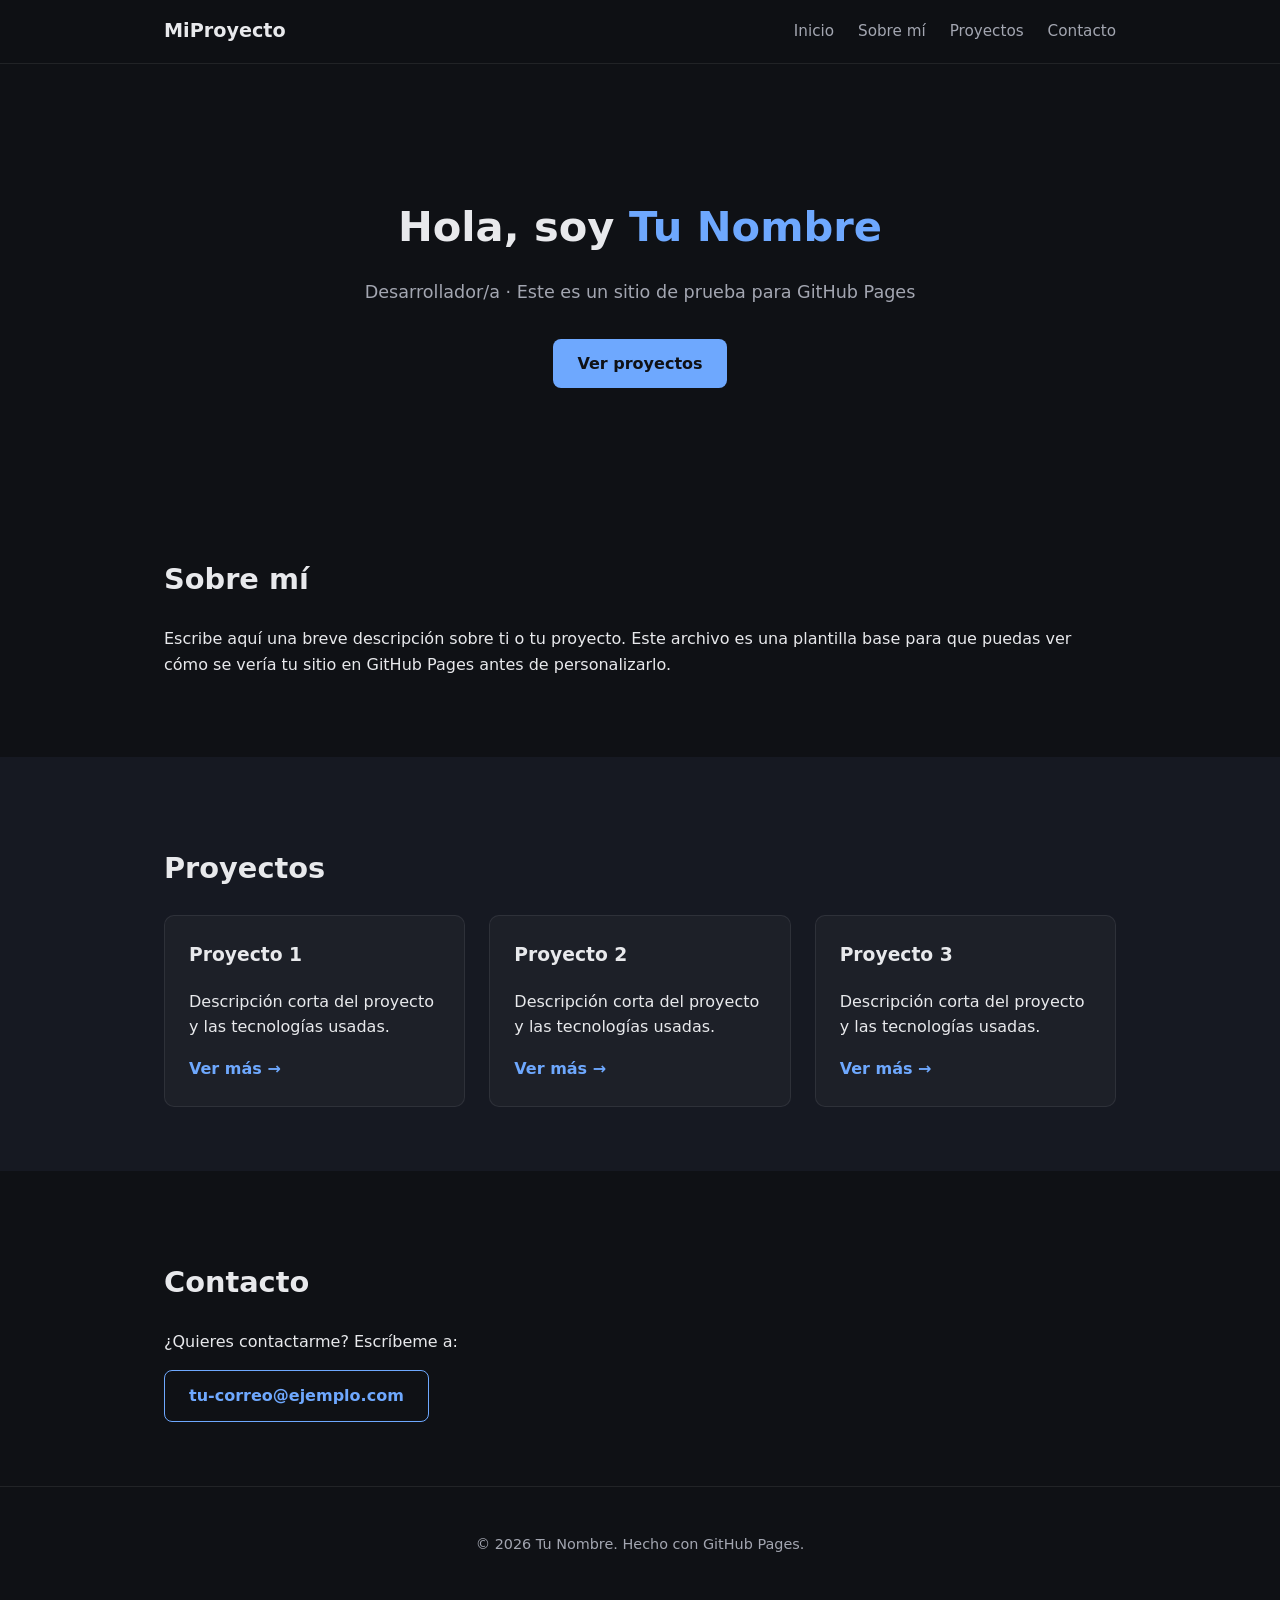
==== index.html @ c344af4c "1first" ====
<!DOCTYPE html>
<html lang="es">
<head>
  <meta charset="UTF-8" />
  <meta name="viewport" content="width=device-width, initial-scale=1.0" />
  <title>Mi Proyecto | GitHub Pages</title>
  <link rel="stylesheet" href="css/styles.css" />
</head>
<body>

  <header class="navbar">
    <div class="container navbar__inner">
      <a href="#inicio" class="navbar__brand">MiProyecto</a>
      <nav class="navbar__links">
        <a href="#inicio">Inicio</a>
        <a href="#sobre-mi">Sobre mí</a>
        <a href="#proyectos">Proyectos</a>
        <a href="#contacto">Contacto</a>
      </nav>
    </div>
  </header>

  <main>
    <section id="inicio" class="hero">
      <div class="container">
        <h1>Hola, soy <span class="highlight">Tu Nombre</span></h1>
        <p class="hero__subtitle">Desarrollador/a &middot; Este es un sitio de prueba para GitHub Pages</p>
        <a href="#proyectos" class="btn">Ver proyectos</a>
      </div>
    </section>

    <section id="sobre-mi" class="section">
      <div class="container">
        <h2>Sobre mí</h2>
        <p>
          Escribe aquí una breve descripción sobre ti o tu proyecto. Este archivo
          es una plantilla base para que puedas ver cómo se vería tu sitio en
          GitHub Pages antes de personalizarlo.
        </p>
      </div>
    </section>

    <section id="proyectos" class="section section--alt">
      <div class="container">
        <h2>Proyectos</h2>
        <div class="cards">
          <article class="card">
            <h3>Proyecto 1</h3>
            <p>Descripción corta del proyecto y las tecnologías usadas.</p>
            <a href="#" class="card__link">Ver más &rarr;</a>
          </article>
          <article class="card">
            <h3>Proyecto 2</h3>
            <p>Descripción corta del proyecto y las tecnologías usadas.</p>
            <a href="#" class="card__link">Ver más &rarr;</a>
          </article>
          <article class="card">
            <h3>Proyecto 3</h3>
            <p>Descripción corta del proyecto y las tecnologías usadas.</p>
            <a href="#" class="card__link">Ver más &rarr;</a>
          </article>
        </div>
      </div>
    </section>

    <section id="contacto" class="section">
      <div class="container">
        <h2>Contacto</h2>
        <p>¿Quieres contactarme? Escríbeme a:</p>
        <a class="btn btn--outline" href="mailto:tu-correo@ejemplo.com">tu-correo@ejemplo.com</a>
      </div>
    </section>
  </main>

  <footer class="footer">
    <div class="container">
      <p>&copy; <span id="year"></span> Tu Nombre. Hecho con GitHub Pages.</p>
    </div>
  </footer>

  <script src="js/script.js"></script>
</body>
</html>
---- css/styles.css ----
:root {
  --color-bg: #0f1115;
  --color-bg-alt: #161922;
  --color-text: #e8e9ec;
  --color-text-muted: #a3a6b1;
  --color-primary: #6ea8fe;
  --color-primary-dark: #4c8bf5;
  --max-width: 1000px;
}

* {
  box-sizing: border-box;
}

html {
  scroll-behavior: smooth;
}

body {
  margin: 0;
  font-family: "Segoe UI", system-ui, -apple-system, Roboto, sans-serif;
  background-color: var(--color-bg);
  color: var(--color-text);
  line-height: 1.6;
}

.container {
  width: 100%;
  max-width: var(--max-width);
  margin: 0 auto;
  padding: 0 1.5rem;
}

/* Navbar */
.navbar {
  position: sticky;
  top: 0;
  z-index: 10;
  background-color: rgba(15, 17, 21, 0.85);
  backdrop-filter: blur(6px);
  border-bottom: 1px solid rgba(255, 255, 255, 0.08);
}

.navbar__inner {
  display: flex;
  align-items: center;
  justify-content: space-between;
  padding: 1rem 1.5rem;
}

.navbar__brand {
  font-weight: 700;
  font-size: 1.2rem;
  color: var(--color-text);
  text-decoration: none;
}

.navbar__links {
  display: flex;
  gap: 1.5rem;
}

.navbar__links a {
  color: var(--color-text-muted);
  text-decoration: none;
  font-size: 0.95rem;
  transition: color 0.2s ease;
}

.navbar__links a:hover {
  color: var(--color-primary);
}

/* Hero */
.hero {
  padding: 6rem 0 5rem;
  text-align: center;
}

.hero h1 {
  font-size: 2.6rem;
  margin-bottom: 0.5rem;
}

.highlight {
  color: var(--color-primary);
}

.hero__subtitle {
  color: var(--color-text-muted);
  font-size: 1.1rem;
  margin-bottom: 2rem;
}

/* Buttons */
.btn {
  display: inline-block;
  background-color: var(--color-primary);
  color: #0f1115;
  padding: 0.75rem 1.5rem;
  border-radius: 8px;
  text-decoration: none;
  font-weight: 600;
  transition: background-color 0.2s ease, transform 0.2s ease;
}

.btn:hover {
  background-color: var(--color-primary-dark);
  transform: translateY(-2px);
}

.btn--outline {
  background-color: transparent;
  border: 1px solid var(--color-primary);
  color: var(--color-primary);
}

.btn--outline:hover {
  background-color: var(--color-primary);
  color: #0f1115;
}

/* Sections */
.section {
  padding: 4rem 0;
}

.section--alt {
  background-color: var(--color-bg-alt);
}

.section h2 {
  font-size: 1.8rem;
  margin-bottom: 1.5rem;
}

/* Cards */
.cards {
  display: grid;
  grid-template-columns: repeat(auto-fit, minmax(220px, 1fr));
  gap: 1.5rem;
}

.card {
  background-color: rgba(255, 255, 255, 0.03);
  border: 1px solid rgba(255, 255, 255, 0.08);
  border-radius: 10px;
  padding: 1.5rem;
  transition: transform 0.2s ease, border-color 0.2s ease;
}

.card:hover {
  transform: translateY(-4px);
  border-color: var(--color-primary);
}

.card h3 {
  margin-top: 0;
}

.card__link {
  color: var(--color-primary);
  text-decoration: none;
  font-weight: 600;
}

/* Footer */
.footer {
  padding: 2rem 0;
  text-align: center;
  color: var(--color-text-muted);
  font-size: 0.9rem;
  border-top: 1px solid rgba(255, 255, 255, 0.08);
}

@media (max-width: 600px) {
  .navbar__links {
    gap: 1rem;
  }

  .hero h1 {
    font-size: 2rem;
  }
}
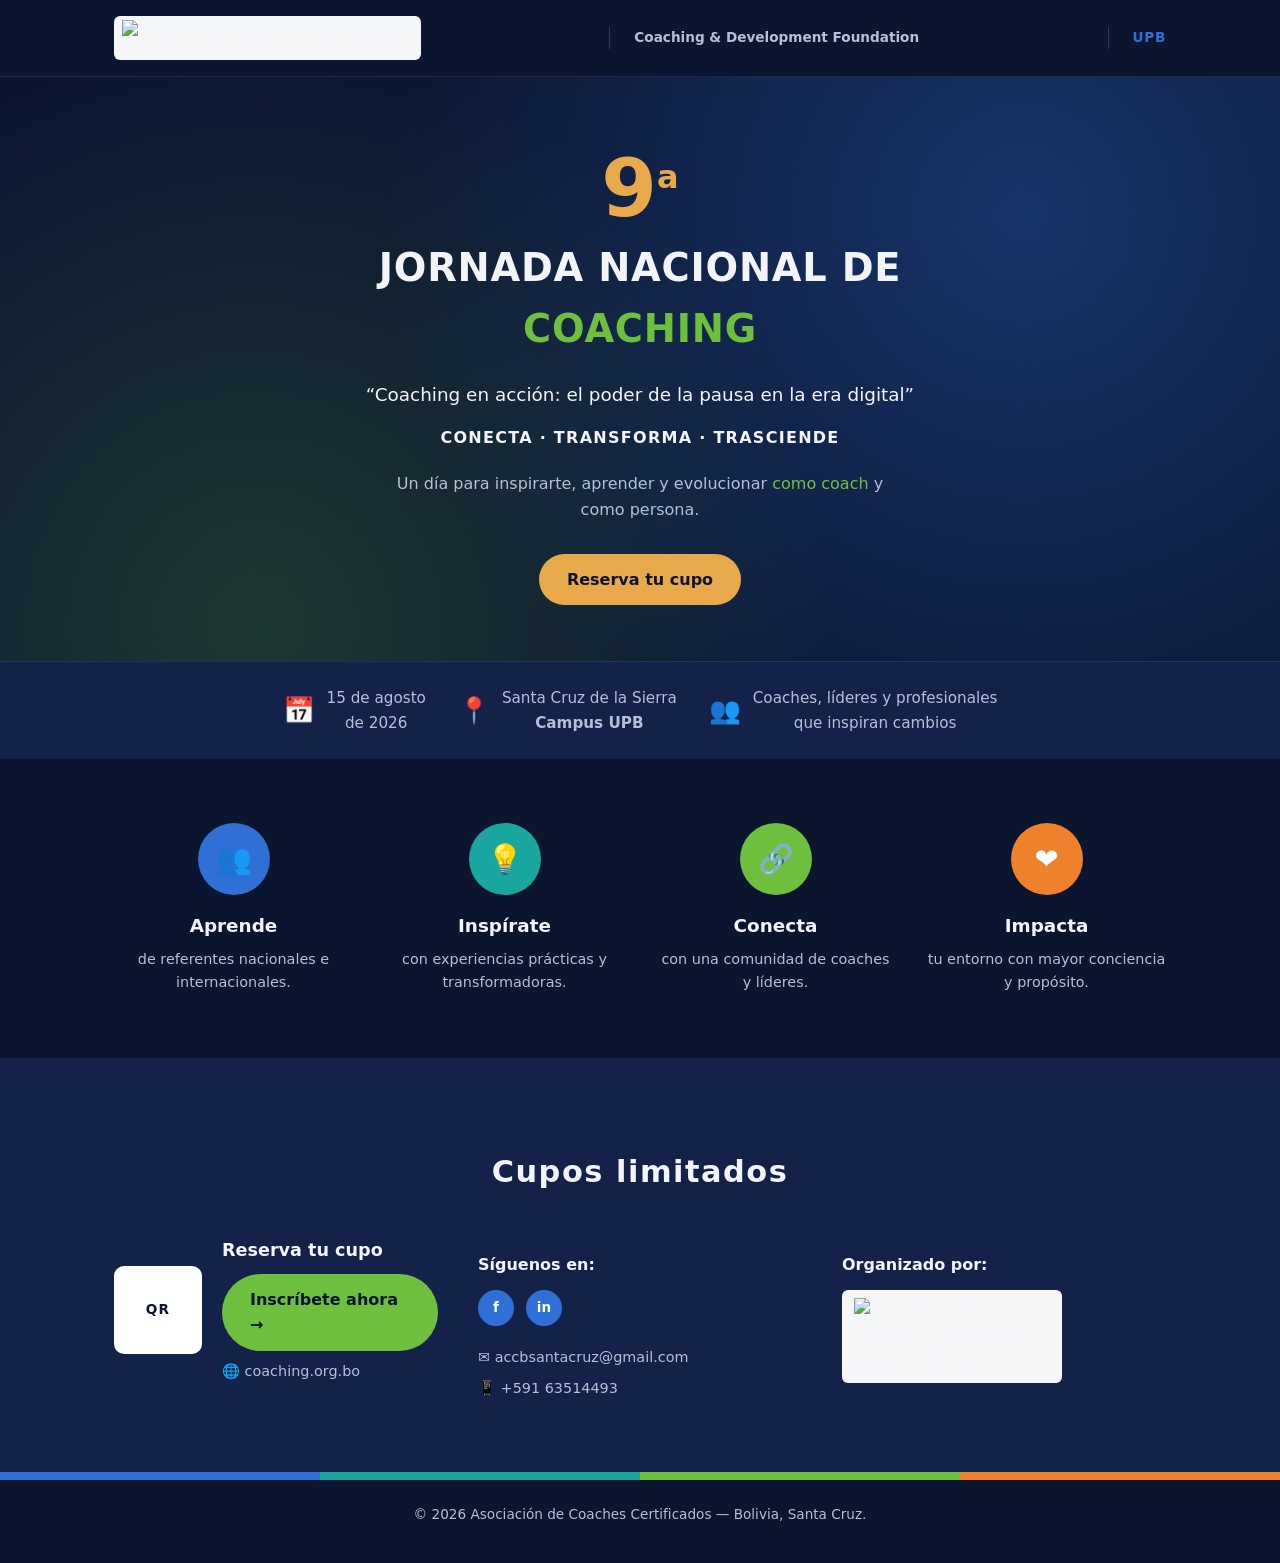
==== commit 0443940a: "Ajuste de pagina" ====
--- a/index.html
+++ b/index.html
@@ -3,78 +3,126 @@
 <head>
   <meta charset="UTF-8" />
   <meta name="viewport" content="width=device-width, initial-scale=1.0" />
-  <title>Mi Proyecto | GitHub Pages</title>
+  <title>9ª Jornada Nacional de Coaching</title>
+  <meta name="description" content="Coaching en acción: el poder de la pausa en la era digital. 15 de agosto de 2026, Santa Cruz de la Sierra, Campus UPB." />
   <link rel="stylesheet" href="css/styles.css" />
 </head>
 <body>
 
-  <header class="navbar">
-    <div class="container navbar__inner">
-      <a href="#inicio" class="navbar__brand">MiProyecto</a>
-      <nav class="navbar__links">
-        <a href="#inicio">Inicio</a>
-        <a href="#sobre-mi">Sobre mí</a>
-        <a href="#proyectos">Proyectos</a>
-        <a href="#contacto">Contacto</a>
-      </nav>
+  <!-- Barra de logos -->
+  <header class="logobar">
+    <div class="container logobar__inner">
+      <img class="logobar__logo" src="img/logo-jornada.png" alt="9na Jornada Nacional de Coaching" />
+      <!-- TODO: reemplazar por <img src="img/logo-cdf.png" alt="Coaching & Development Foundation"> -->
+      <span class="logobar__partner">Coaching &amp; Development Foundation</span>
+      <!-- TODO: reemplazar por <img src="img/logo-upb.png" alt="UPB"> -->
+      <span class="logobar__partner logobar__partner--upb">UPB</span>
     </div>
   </header>
 
   <main>
-    <section id="inicio" class="hero">
-      <div class="container">
-        <h1>Hola, soy <span class="highlight">Tu Nombre</span></h1>
-        <p class="hero__subtitle">Desarrollador/a &middot; Este es un sitio de prueba para GitHub Pages</p>
-        <a href="#proyectos" class="btn">Ver proyectos</a>
+    <!-- Hero -->
+    <section class="hero">
+      <div class="hero__bg" aria-hidden="true"></div>
+      <div class="container hero__content">
+        <p class="hero__ordinal"><span>9</span><sup>a</sup></p>
+        <h1>JORNADA NACIONAL DE<br /><span class="highlight">COACHING</span></h1>
+        <p class="hero__quote">&ldquo;Coaching en acción: el poder de la pausa en la era digital&rdquo;</p>
+        <p class="hero__tagline">CONECTA &middot; TRANSFORMA &middot; TRASCIENDE</p>
+        <p class="hero__desc">
+          Un día para inspirarte, aprender y evolucionar
+          <span class="highlight">como coach</span> y como persona.
+        </p>
+        <a href="#inscripcion" class="btn">Reserva tu cupo</a>
+      </div>
+
+      <div class="infobar">
+        <div class="container infobar__inner">
+          <div class="infobar__item">
+            <span class="infobar__icon">📅</span>
+            <span>15 de agosto<br />de 2026</span>
+          </div>
+          <div class="infobar__item">
+            <span class="infobar__icon">📍</span>
+            <span>Santa Cruz de la Sierra<br /><strong>Campus UPB</strong></span>
+          </div>
+          <div class="infobar__item">
+            <span class="infobar__icon">👥</span>
+            <span>Coaches, líderes y profesionales<br />que inspiran cambios</span>
+          </div>
+        </div>
       </div>
     </section>
 
-    <section id="sobre-mi" class="section">
+    <!-- Pilares -->
+    <section id="pilares" class="section pillars">
       <div class="container">
-        <h2>Sobre mí</h2>
-        <p>
-          Escribe aquí una breve descripción sobre ti o tu proyecto. Este archivo
-          es una plantilla base para que puedas ver cómo se vería tu sitio en
-          GitHub Pages antes de personalizarlo.
-        </p>
-      </div>
-    </section>
-
-    <section id="proyectos" class="section section--alt">
-      <div class="container">
-        <h2>Proyectos</h2>
-        <div class="cards">
-          <article class="card">
-            <h3>Proyecto 1</h3>
-            <p>Descripción corta del proyecto y las tecnologías usadas.</p>
-            <a href="#" class="card__link">Ver más &rarr;</a>
+        <div class="pillars__grid">
+          <article class="pillar">
+            <div class="pillar__icon pillar__icon--blue">👥</div>
+            <h3>Aprende</h3>
+            <p>de referentes nacionales e internacionales.</p>
           </article>
-          <article class="card">
-            <h3>Proyecto 2</h3>
-            <p>Descripción corta del proyecto y las tecnologías usadas.</p>
-            <a href="#" class="card__link">Ver más &rarr;</a>
+          <article class="pillar">
+            <div class="pillar__icon pillar__icon--teal">💡</div>
+            <h3>Inspírate</h3>
+            <p>con experiencias prácticas y transformadoras.</p>
           </article>
-          <article class="card">
-            <h3>Proyecto 3</h3>
-            <p>Descripción corta del proyecto y las tecnologías usadas.</p>
-            <a href="#" class="card__link">Ver más &rarr;</a>
+          <article class="pillar">
+            <div class="pillar__icon pillar__icon--green">🔗</div>
+            <h3>Conecta</h3>
+            <p>con una comunidad de coaches y líderes.</p>
+          </article>
+          <article class="pillar">
+            <div class="pillar__icon pillar__icon--orange">❤️</div>
+            <h3>Impacta</h3>
+            <p>tu entorno con mayor conciencia y propósito.</p>
           </article>
         </div>
       </div>
     </section>
 
-    <section id="contacto" class="section">
+    <!-- Inscripción -->
+    <section id="inscripcion" class="section section--alt inscripcion">
       <div class="container">
-        <h2>Contacto</h2>
-        <p>¿Quieres contactarme? Escríbeme a:</p>
-        <a class="btn btn--outline" href="mailto:tu-correo@ejemplo.com">tu-correo@ejemplo.com</a>
+        <h2 class="inscripcion__title">Cupos limitados</h2>
+
+        <div class="inscripcion__grid">
+          <div class="inscripcion__cta">
+            <!-- TODO: reemplazar por <img src="img/qr.png" alt="QR de inscripción"> -->
+            <div class="qr-placeholder" aria-hidden="true">QR</div>
+            <div>
+              <p class="inscripcion__reserve">Reserva tu cupo</p>
+              <a href="https://coaching.org.bo" target="_blank" rel="noopener" class="btn btn--accent">
+                Inscríbete ahora &rarr;
+              </a>
+              <p class="inscripcion__web">🌐 coaching.org.bo</p>
+            </div>
+          </div>
+
+          <div class="inscripcion__contact">
+            <p class="inscripcion__label">Síguenos en:</p>
+            <div class="social">
+              <a href="#" class="social__icon" aria-label="Facebook">f</a>
+              <a href="#" class="social__icon" aria-label="LinkedIn">in</a>
+            </div>
+            <a class="inscripcion__link" href="mailto:accbsantacruz@gmail.com">✉️ accbsantacruz@gmail.com</a>
+            <a class="inscripcion__link" href="https://wa.me/59163514493" target="_blank" rel="noopener">📱 +591 63514493</a>
+          </div>
+
+          <div class="inscripcion__org">
+            <p class="inscripcion__label">Organizado por:</p>
+            <img class="org-logo" src="img/logo-accb.png" alt="Asociación de Coaches Certificados - Bolivia, Santa Cruz" />
+          </div>
+        </div>
       </div>
     </section>
   </main>
 
   <footer class="footer">
+    <div class="footer__stripe" aria-hidden="true"></div>
     <div class="container">
-      <p>&copy; <span id="year"></span> Tu Nombre. Hecho con GitHub Pages.</p>
+      <p>&copy; <span id="year"></span> Asociación de Coaches Certificados &mdash; Bolivia, Santa Cruz.</p>
     </div>
   </footer>
 
--- a/css/styles.css
+++ b/css/styles.css
@@ -1,11 +1,14 @@
 :root {
-  --color-bg: #0f1115;
-  --color-bg-alt: #161922;
-  --color-text: #e8e9ec;
-  --color-text-muted: #a3a6b1;
-  --color-primary: #6ea8fe;
-  --color-primary-dark: #4c8bf5;
-  --max-width: 1000px;
+  --color-navy: #0b1530;
+  --color-navy-light: #14224a;
+  --color-gold: #e8a94b;
+  --color-green: #6fbf3f;
+  --color-teal: #1aa6a0;
+  --color-blue: #2f6fd6;
+  --color-orange: #f0812c;
+  --color-text: #f3f4f7;
+  --color-text-muted: #b7bfd6;
+  --max-width: 1100px;
 }
 
 * {
@@ -19,7 +22,7 @@
 body {
   margin: 0;
   font-family: "Segoe UI", system-ui, -apple-system, Roboto, sans-serif;
-  background-color: var(--color-bg);
+  background-color: var(--color-navy);
   color: var(--color-text);
   line-height: 1.6;
 }
@@ -31,154 +34,353 @@
   padding: 0 1.5rem;
 }
 
-/* Navbar */
-.navbar {
-  position: sticky;
-  top: 0;
-  z-index: 10;
-  background-color: rgba(15, 17, 21, 0.85);
-  backdrop-filter: blur(6px);
+/* Barra de logos */
+.logobar {
+  background-color: var(--color-navy);
   border-bottom: 1px solid rgba(255, 255, 255, 0.08);
 }
 
-.navbar__inner {
+.logobar__inner {
   display: flex;
   align-items: center;
   justify-content: space-between;
+  gap: 1.5rem;
   padding: 1rem 1.5rem;
-}
-
-.navbar__brand {
-  font-weight: 700;
-  font-size: 1.2rem;
-  color: var(--color-text);
-  text-decoration: none;
-}
-
-.navbar__links {
-  display: flex;
-  gap: 1.5rem;
-}
-
-.navbar__links a {
-  color: var(--color-text-muted);
-  text-decoration: none;
-  font-size: 0.95rem;
-  transition: color 0.2s ease;
-}
-
-.navbar__links a:hover {
-  color: var(--color-primary);
+  flex-wrap: wrap;
+}
+
+.logobar__logo {
+  height: 2.75rem;
+  width: auto;
+  background-color: #f5f6f8;
+  border-radius: 6px;
+  padding: 0.25rem 0.5rem;
+}
+
+.logobar__partner {
+  color: var(--color-text-muted);
+  font-size: 0.85rem;
+  font-weight: 600;
+  border-left: 1px solid rgba(255, 255, 255, 0.15);
+  padding-left: 1.5rem;
+}
+
+.logobar__partner--upb {
+  color: var(--color-blue);
+  font-weight: 800;
+  letter-spacing: 0.05em;
 }
 
 /* Hero */
 .hero {
-  padding: 6rem 0 5rem;
-  text-align: center;
+  position: relative;
+  overflow: hidden;
+}
+
+.hero__bg {
+  position: absolute;
+  inset: 0;
+  background: radial-gradient(circle at 80% 20%, rgba(47, 111, 214, 0.35), transparent 55%),
+    radial-gradient(circle at 20% 80%, rgba(111, 191, 63, 0.2), transparent 50%),
+    var(--color-navy);
+  z-index: 0;
+}
+
+.hero__content {
+  position: relative;
+  z-index: 1;
+  text-align: center;
+  padding: 4.5rem 1.5rem 3.5rem;
+}
+
+.hero__ordinal {
+  margin: 0;
+  font-size: 5rem;
+  font-weight: 800;
+  color: var(--color-gold);
+  line-height: 1;
+}
+
+.hero__ordinal sup {
+  font-size: 2rem;
 }
 
 .hero h1 {
-  font-size: 2.6rem;
-  margin-bottom: 0.5rem;
+  margin: 0.5rem 0 1.25rem;
+  font-size: 2.4rem;
+  letter-spacing: 0.02em;
+  color: var(--color-text);
 }
 
 .highlight {
-  color: var(--color-primary);
-}
-
-.hero__subtitle {
-  color: var(--color-text-muted);
-  font-size: 1.1rem;
-  margin-bottom: 2rem;
+  color: var(--color-green);
+}
+
+.hero__quote {
+  font-size: 1.15rem;
+  color: var(--color-text);
+  max-width: 40rem;
+  margin: 0 auto 1rem;
+}
+
+.hero__tagline {
+  font-weight: 700;
+  letter-spacing: 0.08em;
+  color: var(--color-text);
+  margin-bottom: 1.25rem;
+}
+
+.hero__desc {
+  color: var(--color-text-muted);
+  max-width: 32rem;
+  margin: 0 auto 2rem;
 }
 
 /* Buttons */
 .btn {
   display: inline-block;
-  background-color: var(--color-primary);
-  color: #0f1115;
-  padding: 0.75rem 1.5rem;
-  border-radius: 8px;
+  background-color: var(--color-gold);
+  color: var(--color-navy);
+  padding: 0.8rem 1.75rem;
+  border-radius: 999px;
   text-decoration: none;
-  font-weight: 600;
-  transition: background-color 0.2s ease, transform 0.2s ease;
+  font-weight: 700;
+  transition: transform 0.2s ease, box-shadow 0.2s ease;
 }
 
 .btn:hover {
-  background-color: var(--color-primary-dark);
   transform: translateY(-2px);
-}
-
-.btn--outline {
-  background-color: transparent;
-  border: 1px solid var(--color-primary);
-  color: var(--color-primary);
-}
-
-.btn--outline:hover {
-  background-color: var(--color-primary);
-  color: #0f1115;
-}
-
-/* Sections */
+  box-shadow: 0 8px 20px rgba(232, 169, 75, 0.35);
+}
+
+.btn--accent {
+  background-color: var(--color-green);
+  color: #0b1530;
+}
+
+.btn--accent:hover {
+  box-shadow: 0 8px 20px rgba(111, 191, 63, 0.35);
+}
+
+/* Barra de info (fecha / lugar / audiencia) */
+.infobar {
+  position: relative;
+  z-index: 1;
+  background-color: var(--color-navy-light);
+  border-top: 1px solid rgba(255, 255, 255, 0.08);
+}
+
+.infobar__inner {
+  display: flex;
+  flex-wrap: wrap;
+  justify-content: center;
+  gap: 2rem;
+  padding: 1.5rem;
+  text-align: center;
+}
+
+.infobar__item {
+  display: flex;
+  align-items: center;
+  gap: 0.75rem;
+  font-size: 0.95rem;
+  color: var(--color-text-muted);
+}
+
+.infobar__icon {
+  font-size: 1.6rem;
+}
+
+/* Secciones */
 .section {
   padding: 4rem 0;
 }
 
 .section--alt {
-  background-color: var(--color-bg-alt);
-}
-
-.section h2 {
+  background-color: var(--color-navy-light);
+}
+
+/* Pilares */
+.pillars__grid {
+  display: grid;
+  grid-template-columns: repeat(auto-fit, minmax(180px, 1fr));
+  gap: 2rem;
+  text-align: center;
+}
+
+.pillar__icon {
+  width: 4.5rem;
+  height: 4.5rem;
+  margin: 0 auto 1rem;
+  border-radius: 50%;
+  display: flex;
+  align-items: center;
+  justify-content: center;
   font-size: 1.8rem;
-  margin-bottom: 1.5rem;
-}
-
-/* Cards */
-.cards {
+  color: #fff;
+}
+
+.pillar__icon--blue {
+  background-color: var(--color-blue);
+}
+
+.pillar__icon--teal {
+  background-color: var(--color-teal);
+}
+
+.pillar__icon--green {
+  background-color: var(--color-green);
+}
+
+.pillar__icon--orange {
+  background-color: var(--color-orange);
+}
+
+.pillar h3 {
+  margin: 0 0 0.5rem;
+  font-size: 1.15rem;
+}
+
+.pillar p {
+  color: var(--color-text-muted);
+  font-size: 0.9rem;
+  margin: 0;
+}
+
+/* Inscripción */
+.inscripcion__title {
+  text-align: center;
+  font-size: 1.9rem;
+  letter-spacing: 0.05em;
+  margin-bottom: 2.5rem;
+}
+
+.inscripcion__grid {
   display: grid;
-  grid-template-columns: repeat(auto-fit, minmax(220px, 1fr));
-  gap: 1.5rem;
-}
-
-.card {
-  background-color: rgba(255, 255, 255, 0.03);
-  border: 1px solid rgba(255, 255, 255, 0.08);
+  grid-template-columns: repeat(auto-fit, minmax(240px, 1fr));
+  gap: 2.5rem;
+  align-items: start;
+}
+
+.inscripcion__cta {
+  display: flex;
+  align-items: center;
+  gap: 1.25rem;
+}
+
+.qr-placeholder {
+  flex-shrink: 0;
+  width: 5.5rem;
+  height: 5.5rem;
   border-radius: 10px;
-  padding: 1.5rem;
-  transition: transform 0.2s ease, border-color 0.2s ease;
-}
-
-.card:hover {
-  transform: translateY(-4px);
-  border-color: var(--color-primary);
-}
-
-.card h3 {
-  margin-top: 0;
-}
-
-.card__link {
-  color: var(--color-primary);
+  background-color: #fff;
+  color: var(--color-navy);
+  display: flex;
+  align-items: center;
+  justify-content: center;
+  font-weight: 800;
+  font-size: 0.85rem;
+  letter-spacing: 0.1em;
+}
+
+.inscripcion__reserve {
+  font-weight: 700;
+  font-size: 1.1rem;
+  margin: 0 0 0.6rem;
+}
+
+.inscripcion__web {
+  margin: 0.6rem 0 0;
+  color: var(--color-text-muted);
+  font-size: 0.9rem;
+}
+
+.inscripcion__label {
+  font-weight: 700;
+  margin-bottom: 0.75rem;
+}
+
+.social {
+  display: flex;
+  gap: 0.75rem;
+  margin-bottom: 1.25rem;
+}
+
+.social__icon {
+  width: 2.25rem;
+  height: 2.25rem;
+  border-radius: 50%;
+  background-color: var(--color-blue);
+  color: #fff;
+  display: flex;
+  align-items: center;
+  justify-content: center;
   text-decoration: none;
-  font-weight: 600;
+  font-weight: 700;
+  font-size: 0.85rem;
+}
+
+.inscripcion__link {
+  display: block;
+  color: var(--color-text-muted);
+  text-decoration: none;
+  margin-bottom: 0.5rem;
+  font-size: 0.9rem;
+}
+
+.inscripcion__link:hover {
+  color: var(--color-text);
+}
+
+.org-logo {
+  max-width: 220px;
+  width: 100%;
+  height: auto;
+  background-color: #f5f6f8;
+  border-radius: 6px;
+  padding: 0.5rem 0.75rem;
 }
 
 /* Footer */
 .footer {
-  padding: 2rem 0;
-  text-align: center;
-  color: var(--color-text-muted);
-  font-size: 0.9rem;
-  border-top: 1px solid rgba(255, 255, 255, 0.08);
+  text-align: center;
+  color: var(--color-text-muted);
+  font-size: 0.85rem;
+  padding-bottom: 1.5rem;
+}
+
+.footer__stripe {
+  height: 8px;
+  background: linear-gradient(
+    90deg,
+    var(--color-blue) 0%,
+    var(--color-blue) 25%,
+    var(--color-teal) 25%,
+    var(--color-teal) 50%,
+    var(--color-green) 50%,
+    var(--color-green) 75%,
+    var(--color-orange) 75%,
+    var(--color-orange) 100%
+  );
+  margin-bottom: 1.5rem;
 }
 
 @media (max-width: 600px) {
-  .navbar__links {
-    gap: 1rem;
+  .hero h1 {
+    font-size: 1.9rem;
   }
 
-  .hero h1 {
-    font-size: 2rem;
+  .hero__ordinal {
+    font-size: 3.5rem;
   }
-}
+
+  .logobar__partner {
+    border-left: none;
+    padding-left: 0;
+  }
+
+  .inscripcion__cta {
+    flex-direction: column;
+    text-align: center;
+  }
+}
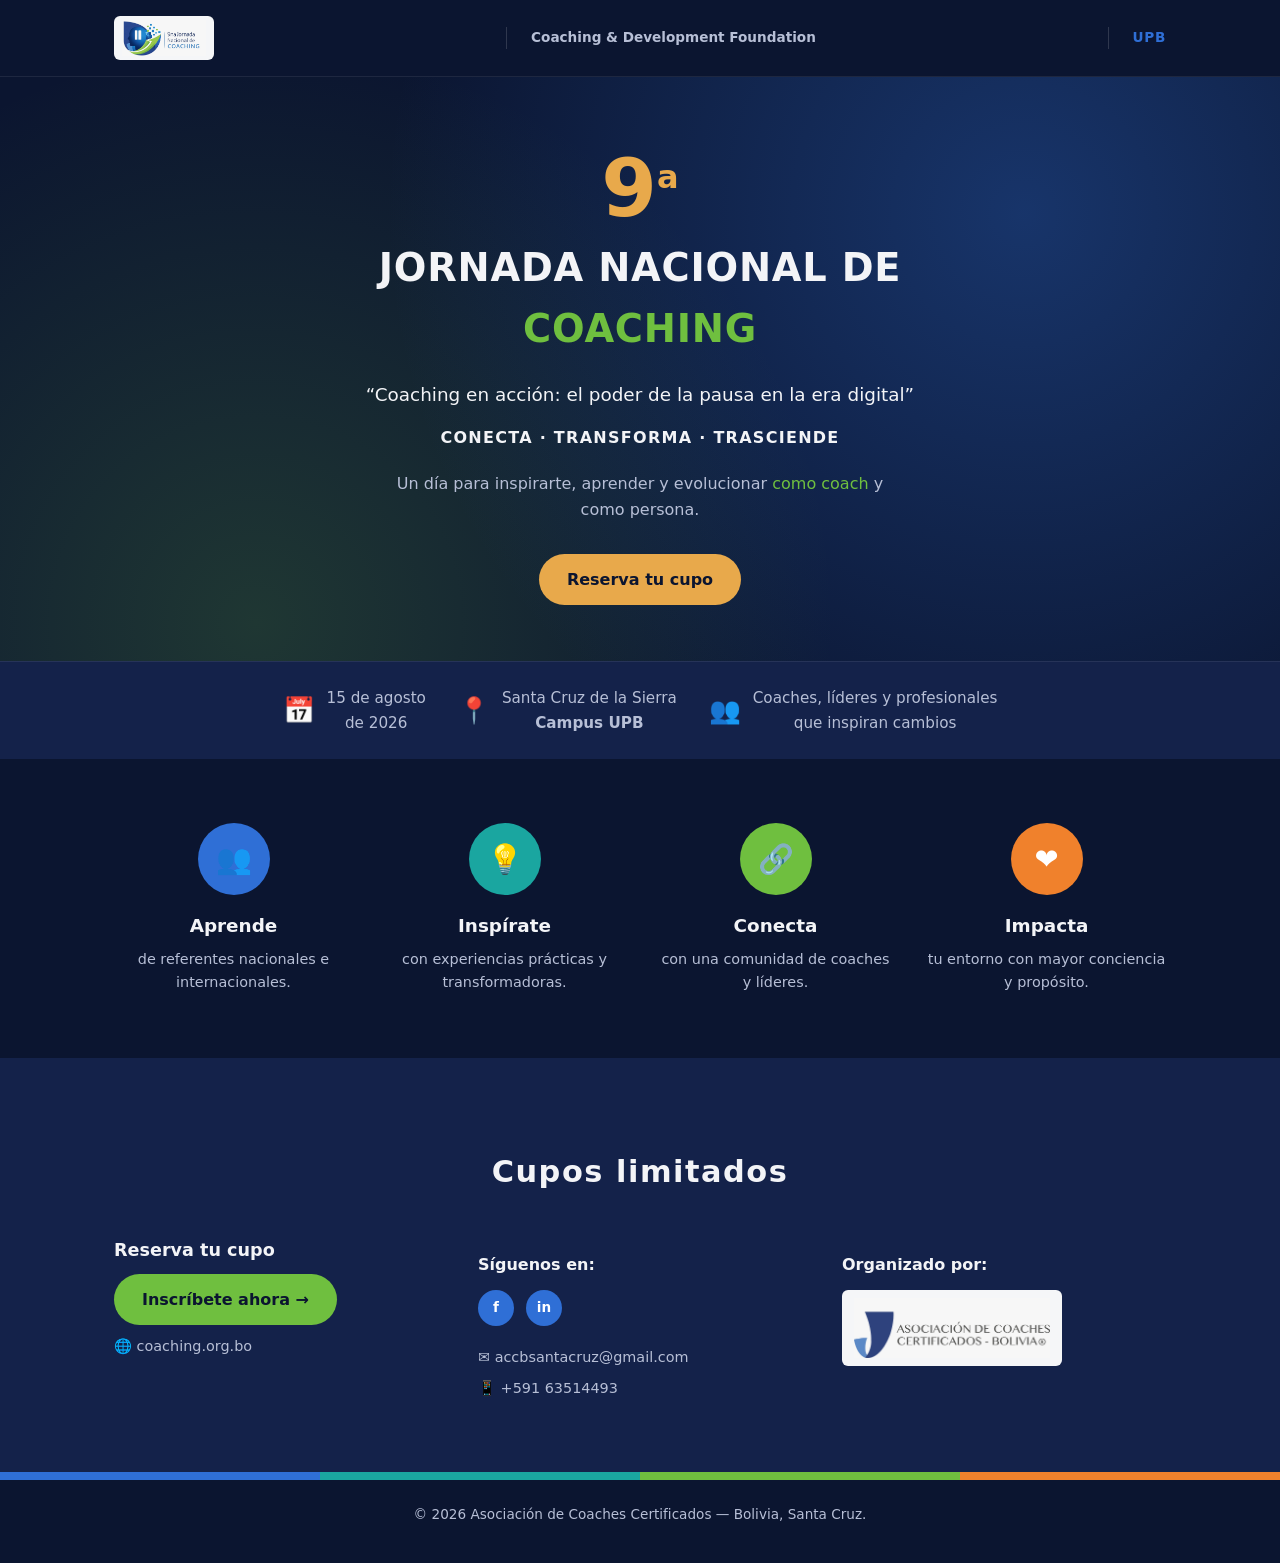
==== commit 1a5c5351: "Ajuste" ====
--- a/index.html
+++ b/index.html
@@ -89,15 +89,11 @@
 
         <div class="inscripcion__grid">
           <div class="inscripcion__cta">
-            <!-- TODO: reemplazar por <img src="img/qr.png" alt="QR de inscripción"> -->
-            <div class="qr-placeholder" aria-hidden="true">QR</div>
-            <div>
-              <p class="inscripcion__reserve">Reserva tu cupo</p>
-              <a href="https://coaching.org.bo" target="_blank" rel="noopener" class="btn btn--accent">
-                Inscríbete ahora &rarr;
-              </a>
-              <p class="inscripcion__web">🌐 coaching.org.bo</p>
-            </div>
+            <p class="inscripcion__reserve">Reserva tu cupo</p>
+            <a href="https://coaching.org.bo" target="_blank" rel="noopener" class="btn btn--accent">
+              Inscríbete ahora &rarr;
+            </a>
+            <p class="inscripcion__web">🌐 coaching.org.bo</p>
           </div>
 
           <div class="inscripcion__contact">
--- a/css/styles.css
+++ b/css/styles.css
@@ -260,27 +260,6 @@
   grid-template-columns: repeat(auto-fit, minmax(240px, 1fr));
   gap: 2.5rem;
   align-items: start;
-}
-
-.inscripcion__cta {
-  display: flex;
-  align-items: center;
-  gap: 1.25rem;
-}
-
-.qr-placeholder {
-  flex-shrink: 0;
-  width: 5.5rem;
-  height: 5.5rem;
-  border-radius: 10px;
-  background-color: #fff;
-  color: var(--color-navy);
-  display: flex;
-  align-items: center;
-  justify-content: center;
-  font-weight: 800;
-  font-size: 0.85rem;
-  letter-spacing: 0.1em;
 }
 
 .inscripcion__reserve {
@@ -379,8 +358,4 @@
     padding-left: 0;
   }
 
-  .inscripcion__cta {
-    flex-direction: column;
-    text-align: center;
-  }
-}
+}
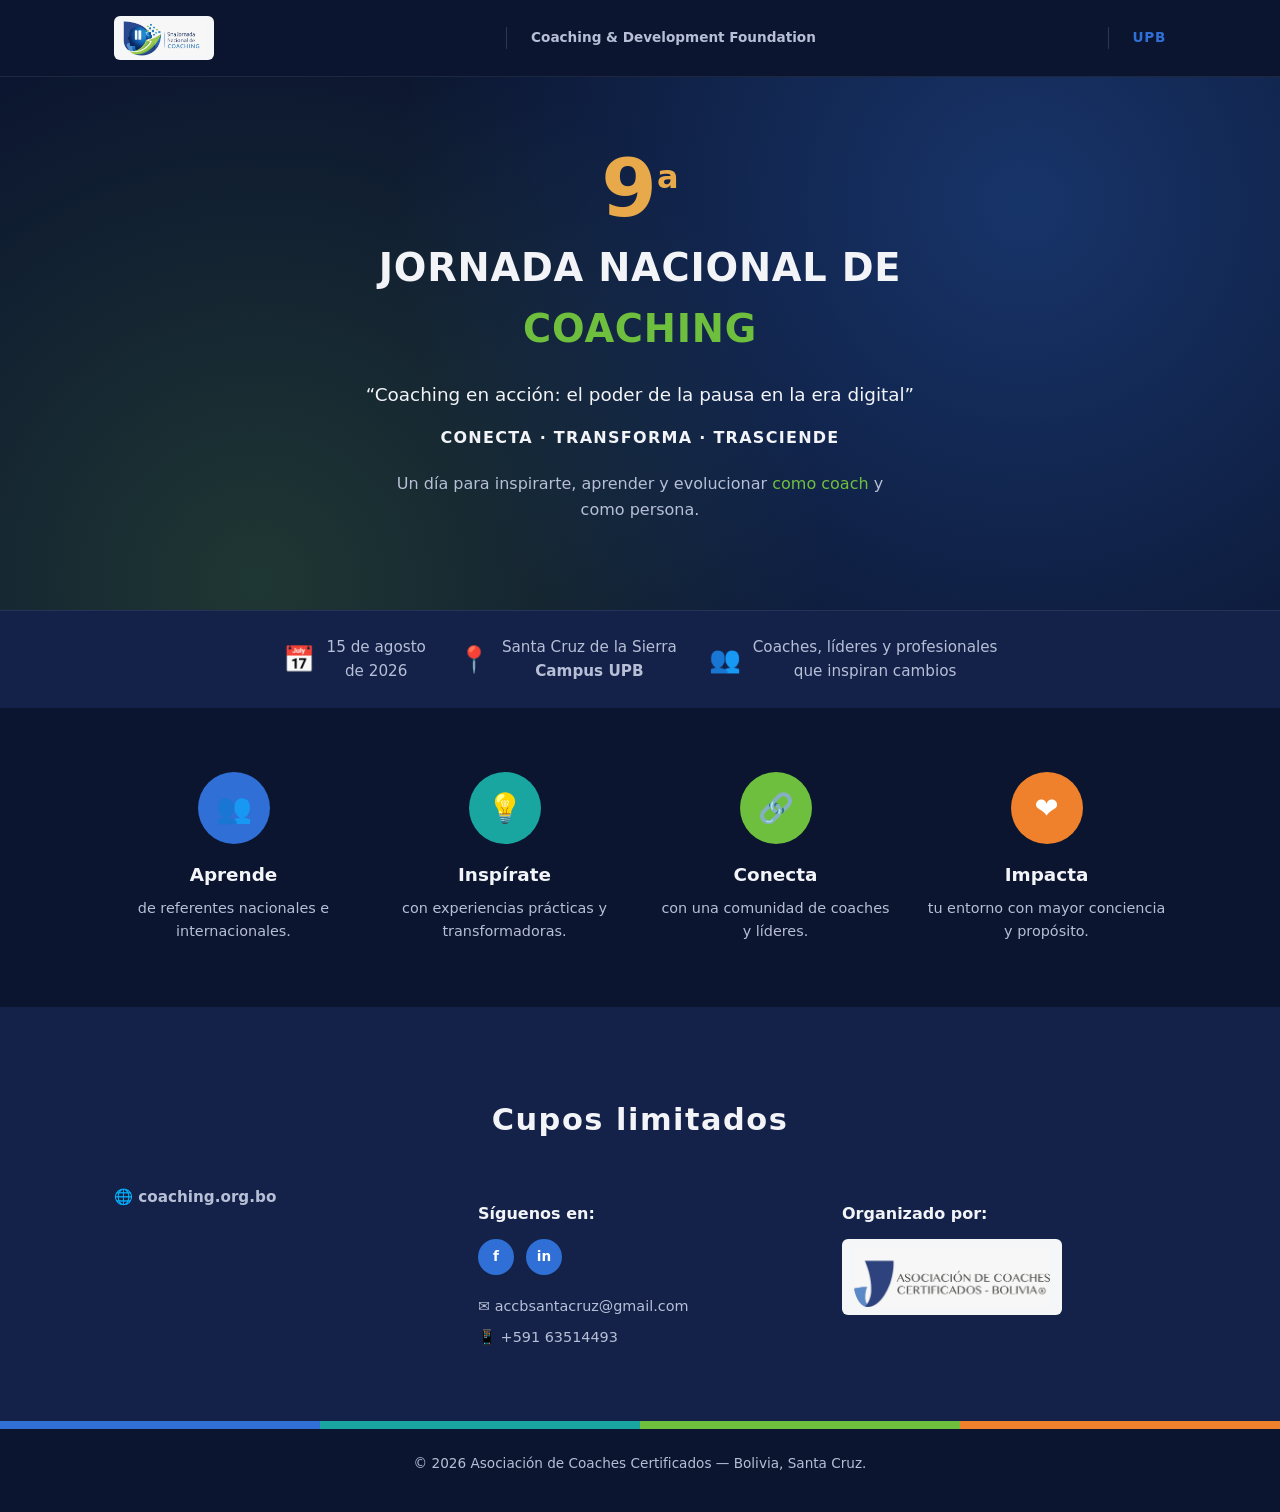
==== commit a8e21e5e: "Ajuste" ====
--- a/index.html
+++ b/index.html
@@ -33,7 +33,6 @@
           Un día para inspirarte, aprender y evolucionar
           <span class="highlight">como coach</span> y como persona.
         </p>
-        <a href="#inscripcion" class="btn">Reserva tu cupo</a>
       </div>
 
       <div class="infobar">
@@ -89,10 +88,6 @@
 
         <div class="inscripcion__grid">
           <div class="inscripcion__cta">
-            <p class="inscripcion__reserve">Reserva tu cupo</p>
-            <a href="https://coaching.org.bo" target="_blank" rel="noopener" class="btn btn--accent">
-              Inscríbete ahora &rarr;
-            </a>
             <p class="inscripcion__web">🌐 coaching.org.bo</p>
           </div>
 
--- a/css/styles.css
+++ b/css/styles.css
@@ -153,15 +153,6 @@
   box-shadow: 0 8px 20px rgba(232, 169, 75, 0.35);
 }
 
-.btn--accent {
-  background-color: var(--color-green);
-  color: #0b1530;
-}
-
-.btn--accent:hover {
-  box-shadow: 0 8px 20px rgba(111, 191, 63, 0.35);
-}
-
 /* Barra de info (fecha / lugar / audiencia) */
 .infobar {
   position: relative;
@@ -262,16 +253,11 @@
   align-items: start;
 }
 
-.inscripcion__reserve {
-  font-weight: 700;
-  font-size: 1.1rem;
-  margin: 0 0 0.6rem;
-}
-
 .inscripcion__web {
-  margin: 0.6rem 0 0;
-  color: var(--color-text-muted);
-  font-size: 0.9rem;
+  margin: 0;
+  color: var(--color-text-muted);
+  font-size: 0.95rem;
+  font-weight: 600;
 }
 
 .inscripcion__label {
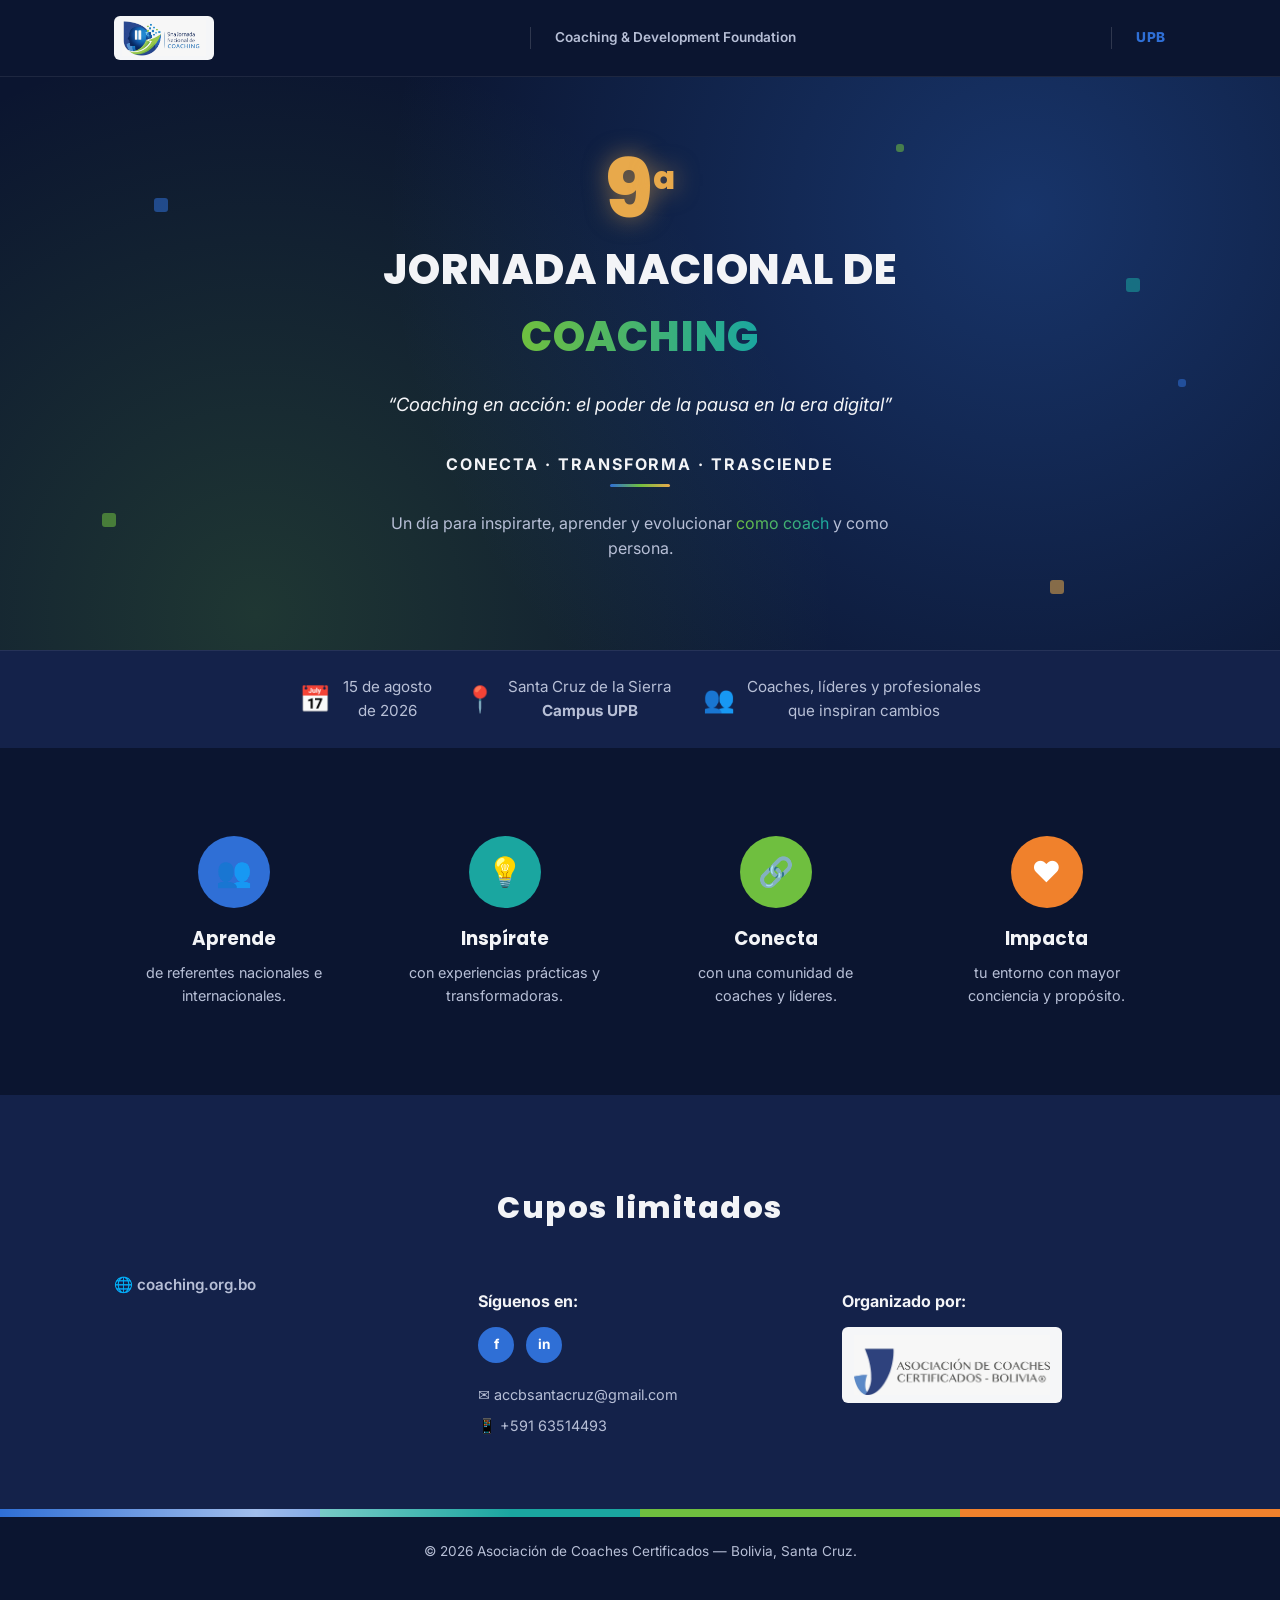
==== commit cb763a78: "Ajuste" ====
--- a/index.html
+++ b/index.html
@@ -5,6 +5,9 @@
   <meta name="viewport" content="width=device-width, initial-scale=1.0" />
   <title>9ª Jornada Nacional de Coaching</title>
   <meta name="description" content="Coaching en acción: el poder de la pausa en la era digital. 15 de agosto de 2026, Santa Cruz de la Sierra, Campus UPB." />
+  <link rel="preconnect" href="https://fonts.googleapis.com" />
+  <link rel="preconnect" href="https://fonts.gstatic.com" crossorigin />
+  <link href="https://fonts.googleapis.com/css2?family=Poppins:wght@600;700;800&family=Inter:wght@400;500;600&display=swap" rel="stylesheet" />
   <link rel="stylesheet" href="css/styles.css" />
 </head>
 <body>
@@ -23,13 +26,20 @@
   <main>
     <!-- Hero -->
     <section class="hero">
-      <div class="hero__bg" aria-hidden="true"></div>
+      <div class="hero__bg" aria-hidden="true">
+        <span class="dot dot--blue"></span>
+        <span class="dot dot--green"></span>
+        <span class="dot dot--teal"></span>
+        <span class="dot dot--gold"></span>
+        <span class="dot dot--blue dot--sm"></span>
+        <span class="dot dot--green dot--sm"></span>
+      </div>
       <div class="container hero__content">
-        <p class="hero__ordinal"><span>9</span><sup>a</sup></p>
-        <h1>JORNADA NACIONAL DE<br /><span class="highlight">COACHING</span></h1>
-        <p class="hero__quote">&ldquo;Coaching en acción: el poder de la pausa en la era digital&rdquo;</p>
-        <p class="hero__tagline">CONECTA &middot; TRANSFORMA &middot; TRASCIENDE</p>
-        <p class="hero__desc">
+        <p class="hero__ordinal hero__reveal"><span>9</span><sup>a</sup></p>
+        <h1 class="hero__reveal hero__reveal--1">JORNADA NACIONAL DE<br /><span class="highlight">COACHING</span></h1>
+        <p class="hero__quote hero__reveal hero__reveal--2">&ldquo;Coaching en acción: el poder de la pausa en la era digital&rdquo;</p>
+        <p class="hero__tagline hero__reveal hero__reveal--3">CONECTA &middot; TRANSFORMA &middot; TRASCIENDE</p>
+        <p class="hero__desc hero__reveal hero__reveal--4">
           Un día para inspirarte, aprender y evolucionar
           <span class="highlight">como coach</span> y como persona.
         </p>
@@ -57,22 +67,22 @@
     <section id="pilares" class="section pillars">
       <div class="container">
         <div class="pillars__grid">
-          <article class="pillar">
+          <article class="pillar reveal">
             <div class="pillar__icon pillar__icon--blue">👥</div>
             <h3>Aprende</h3>
             <p>de referentes nacionales e internacionales.</p>
           </article>
-          <article class="pillar">
+          <article class="pillar reveal reveal--delay-1">
             <div class="pillar__icon pillar__icon--teal">💡</div>
             <h3>Inspírate</h3>
             <p>con experiencias prácticas y transformadoras.</p>
           </article>
-          <article class="pillar">
+          <article class="pillar reveal reveal--delay-2">
             <div class="pillar__icon pillar__icon--green">🔗</div>
             <h3>Conecta</h3>
             <p>con una comunidad de coaches y líderes.</p>
           </article>
-          <article class="pillar">
+          <article class="pillar reveal reveal--delay-3">
             <div class="pillar__icon pillar__icon--orange">❤️</div>
             <h3>Impacta</h3>
             <p>tu entorno con mayor conciencia y propósito.</p>
@@ -84,14 +94,14 @@
     <!-- Inscripción -->
     <section id="inscripcion" class="section section--alt inscripcion">
       <div class="container">
-        <h2 class="inscripcion__title">Cupos limitados</h2>
+        <h2 class="inscripcion__title reveal">Cupos limitados</h2>
 
         <div class="inscripcion__grid">
-          <div class="inscripcion__cta">
+          <div class="inscripcion__cta reveal">
             <p class="inscripcion__web">🌐 coaching.org.bo</p>
           </div>
 
-          <div class="inscripcion__contact">
+          <div class="inscripcion__contact reveal reveal--delay-1">
             <p class="inscripcion__label">Síguenos en:</p>
             <div class="social">
               <a href="#" class="social__icon" aria-label="Facebook">f</a>
@@ -101,7 +111,7 @@
             <a class="inscripcion__link" href="https://wa.me/59163514493" target="_blank" rel="noopener">📱 +591 63514493</a>
           </div>
 
-          <div class="inscripcion__org">
+          <div class="inscripcion__org reveal reveal--delay-2">
             <p class="inscripcion__label">Organizado por:</p>
             <img class="org-logo" src="img/logo-accb.png" alt="Asociación de Coaches Certificados - Bolivia, Santa Cruz" />
           </div>
--- a/css/styles.css
+++ b/css/styles.css
@@ -9,6 +9,8 @@
   --color-text: #f3f4f7;
   --color-text-muted: #b7bfd6;
   --max-width: 1100px;
+  --font-body: "Inter", "Segoe UI", system-ui, -apple-system, Roboto, sans-serif;
+  --font-display: "Poppins", "Inter", "Segoe UI", system-ui, sans-serif;
 }
 
 * {
@@ -21,10 +23,19 @@
 
 body {
   margin: 0;
-  font-family: "Segoe UI", system-ui, -apple-system, Roboto, sans-serif;
+  font-family: var(--font-body);
   background-color: var(--color-navy);
   color: var(--color-text);
   line-height: 1.6;
+}
+
+@media (prefers-reduced-motion: reduce) {
+  * {
+    animation-duration: 0.01ms !important;
+    animation-iteration-count: 1 !important;
+    transition-duration: 0.01ms !important;
+    scroll-behavior: auto !important;
+  }
 }
 
 .container {
@@ -55,6 +66,7 @@
   background-color: #f5f6f8;
   border-radius: 6px;
   padding: 0.25rem 0.5rem;
+  animation: fade-in 0.8s ease both;
 }
 
 .logobar__partner {
@@ -84,6 +96,71 @@
     radial-gradient(circle at 20% 80%, rgba(111, 191, 63, 0.2), transparent 50%),
     var(--color-navy);
   z-index: 0;
+  overflow: hidden;
+}
+
+/* Partículas flotantes (eco de los "pixeles digitales" del afiche) */
+.dot {
+  position: absolute;
+  width: 14px;
+  height: 14px;
+  border-radius: 3px;
+  opacity: 0.55;
+  animation: float 9s ease-in-out infinite;
+}
+
+.dot--sm {
+  width: 8px;
+  height: 8px;
+}
+
+.dot--blue {
+  background-color: var(--color-blue);
+  top: 18%;
+  left: 12%;
+  animation-delay: 0s;
+}
+
+.dot--green {
+  background-color: var(--color-green);
+  top: 65%;
+  left: 8%;
+  animation-delay: 1.5s;
+}
+
+.dot--teal {
+  background-color: var(--color-teal);
+  top: 30%;
+  left: 88%;
+  animation-delay: 3s;
+}
+
+.dot--gold {
+  background-color: var(--color-gold);
+  top: 75%;
+  left: 82%;
+  animation-delay: 4.5s;
+}
+
+.dot.dot--sm.dot--blue {
+  top: 45%;
+  left: 92%;
+  animation-delay: 2s;
+}
+
+.dot.dot--sm.dot--green {
+  top: 10%;
+  left: 70%;
+  animation-delay: 5.5s;
+}
+
+@keyframes float {
+  0%, 100% {
+    transform: translate(0, 0) rotate(0deg);
+  }
+  50% {
+    transform: translate(12px, -18px) rotate(20deg);
+  }
 }
 
 .hero__content {
@@ -95,10 +172,13 @@
 
 .hero__ordinal {
   margin: 0;
+  font-family: var(--font-display);
   font-size: 5rem;
   font-weight: 800;
   color: var(--color-gold);
   line-height: 1;
+  text-shadow: 0 0 24px rgba(232, 169, 75, 0.55);
+  animation: glow-pulse 3s ease-in-out infinite;
 }
 
 .hero__ordinal sup {
@@ -107,13 +187,20 @@
 
 .hero h1 {
   margin: 0.5rem 0 1.25rem;
-  font-size: 2.4rem;
+  font-family: var(--font-display);
+  font-size: 2.6rem;
+  font-weight: 800;
   letter-spacing: 0.02em;
   color: var(--color-text);
 }
 
 .highlight {
-  color: var(--color-green);
+  background: linear-gradient(90deg, var(--color-green), var(--color-teal), var(--color-gold), var(--color-green));
+  background-size: 300% auto;
+  -webkit-background-clip: text;
+  background-clip: text;
+  color: transparent;
+  animation: shine 6s linear infinite;
 }
 
 .hero__quote {
@@ -121,13 +208,29 @@
   color: var(--color-text);
   max-width: 40rem;
   margin: 0 auto 1rem;
+  font-style: italic;
 }
 
 .hero__tagline {
+  position: relative;
+  display: inline-block;
   font-weight: 700;
-  letter-spacing: 0.08em;
+  letter-spacing: 0.12em;
   color: var(--color-text);
-  margin-bottom: 1.25rem;
+  margin-bottom: 1.5rem;
+  padding-bottom: 0.6rem;
+}
+
+.hero__tagline::after {
+  content: "";
+  position: absolute;
+  left: 50%;
+  bottom: 0;
+  width: 60px;
+  height: 3px;
+  border-radius: 3px;
+  background: linear-gradient(90deg, var(--color-blue), var(--color-green), var(--color-gold));
+  transform: translateX(-50%);
 }
 
 .hero__desc {
@@ -135,6 +238,56 @@
   max-width: 32rem;
   margin: 0 auto 2rem;
 }
+
+@keyframes glow-pulse {
+  0%, 100% {
+    text-shadow: 0 0 18px rgba(232, 169, 75, 0.45);
+  }
+  50% {
+    text-shadow: 0 0 34px rgba(232, 169, 75, 0.85);
+  }
+}
+
+@keyframes shine {
+  to {
+    background-position: 300% center;
+  }
+}
+
+/* Entrada animada del contenido del hero */
+.hero__reveal {
+  opacity: 0;
+  transform: translateY(18px);
+  animation: hero-in 0.8s ease forwards;
+}
+
+.hero__reveal--1 { animation-delay: 0.15s; }
+.hero__reveal--2 { animation-delay: 0.3s; }
+.hero__reveal--3 { animation-delay: 0.45s; }
+.hero__reveal--4 { animation-delay: 0.6s; }
+
+@keyframes hero-in {
+  to {
+    opacity: 1;
+    transform: translateY(0);
+  }
+}
+
+/* Animación al hacer scroll (activada por JS con IntersectionObserver) */
+.reveal {
+  opacity: 0;
+  transform: translateY(24px);
+  transition: opacity 0.6s ease, transform 0.6s ease;
+}
+
+.reveal.is-visible {
+  opacity: 1;
+  transform: translateY(0);
+}
+
+.reveal--delay-1.is-visible { transition-delay: 0.1s; }
+.reveal--delay-2.is-visible { transition-delay: 0.2s; }
+.reveal--delay-3.is-visible { transition-delay: 0.3s; }
 
 /* Buttons */
 .btn {
@@ -199,6 +352,17 @@
   text-align: center;
 }
 
+.pillar {
+  padding: 1.5rem 1rem;
+  border-radius: 14px;
+  transition: transform 0.3s ease, background-color 0.3s ease;
+}
+
+.pillar:hover {
+  transform: translateY(-6px);
+  background-color: rgba(255, 255, 255, 0.04);
+}
+
 .pillar__icon {
   width: 4.5rem;
   height: 4.5rem;
@@ -209,27 +373,50 @@
   justify-content: center;
   font-size: 1.8rem;
   color: #fff;
+  transition: transform 0.3s ease, box-shadow 0.3s ease;
+}
+
+.pillar:hover .pillar__icon {
+  transform: scale(1.12) rotate(-6deg);
 }
 
 .pillar__icon--blue {
   background-color: var(--color-blue);
 }
 
+.pillar:hover .pillar__icon--blue {
+  box-shadow: 0 0 0 10px rgba(47, 111, 214, 0.18);
+}
+
 .pillar__icon--teal {
   background-color: var(--color-teal);
 }
 
+.pillar:hover .pillar__icon--teal {
+  box-shadow: 0 0 0 10px rgba(26, 166, 160, 0.18);
+}
+
 .pillar__icon--green {
   background-color: var(--color-green);
 }
 
+.pillar:hover .pillar__icon--green {
+  box-shadow: 0 0 0 10px rgba(111, 191, 63, 0.18);
+}
+
 .pillar__icon--orange {
   background-color: var(--color-orange);
 }
 
+.pillar:hover .pillar__icon--orange {
+  box-shadow: 0 0 0 10px rgba(240, 129, 44, 0.18);
+}
+
 .pillar h3 {
   margin: 0 0 0.5rem;
+  font-family: var(--font-display);
   font-size: 1.15rem;
+  font-weight: 700;
 }
 
 .pillar p {
@@ -241,7 +428,9 @@
 /* Inscripción */
 .inscripcion__title {
   text-align: center;
+  font-family: var(--font-display);
   font-size: 1.9rem;
+  font-weight: 800;
   letter-spacing: 0.05em;
   margin-bottom: 2.5rem;
 }
@@ -283,6 +472,12 @@
   text-decoration: none;
   font-weight: 700;
   font-size: 0.85rem;
+  transition: transform 0.25s ease, box-shadow 0.25s ease;
+}
+
+.social__icon:hover {
+  transform: translateY(-3px);
+  box-shadow: 0 6px 16px rgba(47, 111, 214, 0.4);
 }
 
 .inscripcion__link {
@@ -315,7 +510,9 @@
 }
 
 .footer__stripe {
+  position: relative;
   height: 8px;
+  overflow: hidden;
   background: linear-gradient(
     90deg,
     var(--color-blue) 0%,
@@ -330,6 +527,20 @@
   margin-bottom: 1.5rem;
 }
 
+.footer__stripe::after {
+  content: "";
+  position: absolute;
+  inset: 0;
+  background: linear-gradient(90deg, transparent, rgba(255, 255, 255, 0.55), transparent);
+  width: 40%;
+  animation: sweep 4s ease-in-out infinite;
+}
+
+@keyframes sweep {
+  0% { transform: translateX(-120%); }
+  100% { transform: translateX(320%); }
+}
+
 @media (max-width: 600px) {
   .hero h1 {
     font-size: 1.9rem;
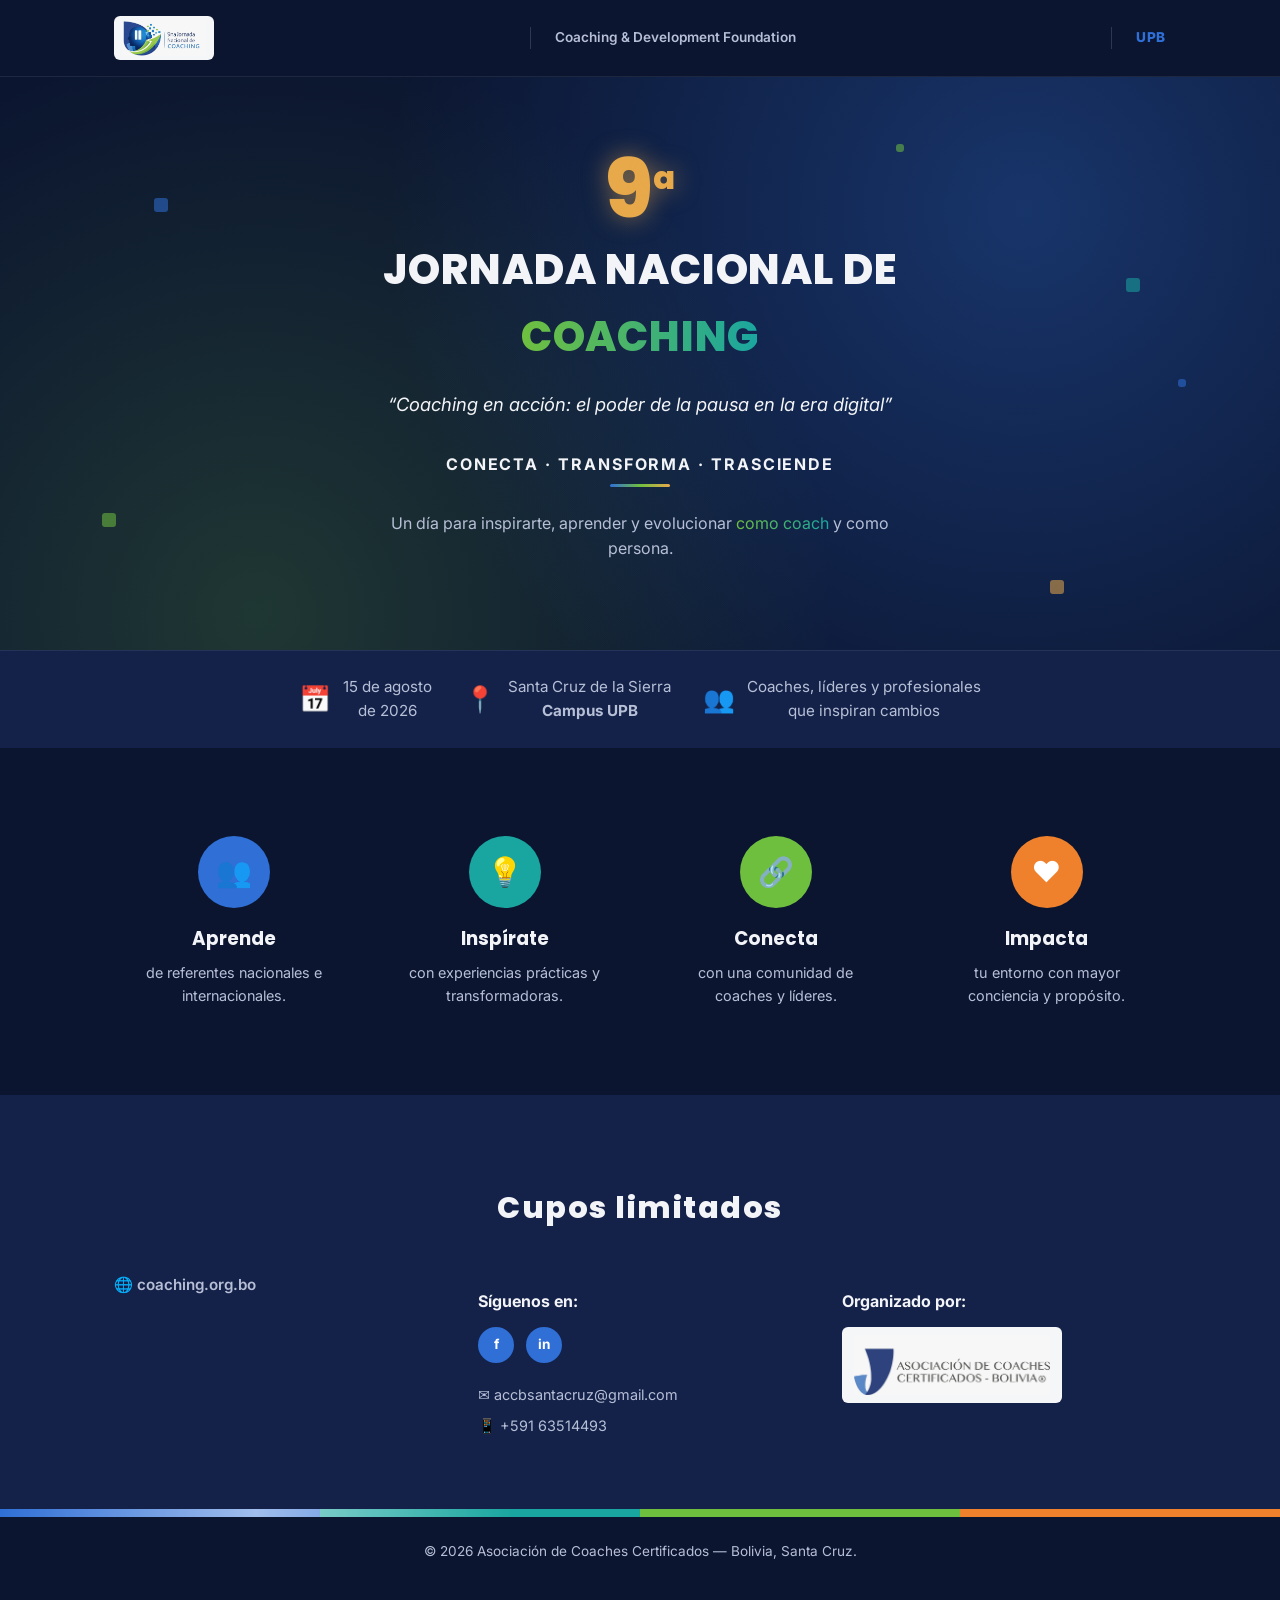
==== commit 34aaa102: "Ajuste de pagina" ====
--- a/index.html
+++ b/index.html
@@ -104,7 +104,14 @@
           <div class="inscripcion__contact reveal reveal--delay-1">
             <p class="inscripcion__label">Síguenos en:</p>
             <div class="social">
-              <a href="#" class="social__icon" aria-label="Facebook">f</a>
+              <a
+                href="https://www.facebook.com/p/Jornada-Internacional-de-Coaching-100057290026170/"
+                target="_blank"
+                rel="noopener"
+                class="social__icon"
+                aria-label="Facebook"
+                >f</a
+              >
               <a href="#" class="social__icon" aria-label="LinkedIn">in</a>
             </div>
             <a class="inscripcion__link" href="mailto:accbsantacruz@gmail.com">✉️ accbsantacruz@gmail.com</a>
--- a/css/styles.css
+++ b/css/styles.css
@@ -541,6 +541,295 @@
   100% { transform: translateX(320%); }
 }
 
+/* Quiénes somos (introducción del equipo) */
+.equipo-intro {
+  text-align: center;
+  padding-bottom: 1rem;
+}
+
+.equipo-intro__tagline {
+  display: inline-block;
+  font-family: var(--font-display);
+  font-weight: 800;
+  font-size: 1.4rem;
+  letter-spacing: 0.04em;
+  background: linear-gradient(90deg, var(--color-blue), var(--color-teal), var(--color-green), var(--color-gold), var(--color-blue));
+  background-size: 300% auto;
+  -webkit-background-clip: text;
+  background-clip: text;
+  color: transparent;
+  animation: shine 6s linear infinite;
+  margin-bottom: 1rem;
+}
+
+.equipo-intro__desc {
+  color: var(--color-text-muted);
+  max-width: 34rem;
+  margin: 0 auto;
+}
+
+/* Conoce al equipo */
+.equipo-team__title {
+  text-align: center;
+  font-family: var(--font-display);
+  font-size: 1.9rem;
+  font-weight: 800;
+  margin-bottom: 2.5rem;
+}
+
+.team-grid {
+  display: grid;
+  grid-template-columns: repeat(auto-fit, minmax(200px, 1fr));
+  gap: 1.75rem;
+}
+
+.team-card {
+  background-color: rgba(255, 255, 255, 0.03);
+  border: 1px solid rgba(255, 255, 255, 0.08);
+  border-radius: 16px;
+  padding: 2rem 1.5rem;
+  text-align: center;
+  transition: transform 0.3s ease, border-color 0.3s ease;
+}
+
+.team-card:hover {
+  transform: translateY(-6px);
+  border-color: rgba(255, 255, 255, 0.2);
+}
+
+.team-card__bio {
+  color: var(--color-text-muted);
+  font-size: 0.95rem;
+  margin: 0;
+}
+
+/* Páginas de etapa (Rally) */
+.logobar__home {
+  display: flex;
+  align-items: center;
+}
+
+.etapa-hero {
+  background: radial-gradient(circle at 85% 15%, rgba(47, 111, 214, 0.3), transparent 55%),
+    radial-gradient(circle at 15% 85%, rgba(232, 169, 75, 0.2), transparent 50%),
+    var(--color-navy);
+  padding: 3.5rem 0;
+  text-align: center;
+}
+
+.etapa-badge {
+  display: inline-block;
+  background-color: rgba(255, 255, 255, 0.08);
+  border: 1px solid rgba(255, 255, 255, 0.15);
+  color: var(--color-text-muted);
+  font-size: 0.85rem;
+  letter-spacing: 0.05em;
+  padding: 0.4rem 1rem;
+  border-radius: 999px;
+  margin-bottom: 1rem;
+}
+
+.etapa-badge strong {
+  color: var(--color-gold);
+}
+
+.etapa-hero h1 {
+  font-family: var(--font-display);
+  font-size: 2.2rem;
+  font-weight: 800;
+  margin: 0 0 0.75rem;
+}
+
+.etapa-hero p {
+  color: var(--color-text-muted);
+  max-width: 34rem;
+  margin: 0 auto;
+}
+
+.etapa-grid {
+  display: grid;
+  grid-template-columns: repeat(auto-fit, minmax(280px, 1fr));
+  gap: 2.5rem;
+  align-items: start;
+}
+
+.etapa-map {
+  border-radius: 14px;
+  overflow: hidden;
+}
+
+.etapa-map img {
+  width: 100%;
+  height: auto;
+  display: block;
+  border-radius: 14px;
+}
+
+.map-placeholder {
+  border: 2px dashed rgba(255, 255, 255, 0.25);
+  border-radius: 14px;
+  min-height: 260px;
+  display: flex;
+  flex-direction: column;
+  align-items: center;
+  justify-content: center;
+  gap: 0.75rem;
+  color: var(--color-text-muted);
+  text-align: center;
+  padding: 2rem;
+}
+
+.map-placeholder span {
+  font-size: 2.5rem;
+}
+
+.etapa-indicaciones h2 {
+  font-family: var(--font-display);
+  font-size: 1.4rem;
+  margin: 0 0 1.25rem;
+}
+
+.etapa-lista {
+  margin: 0 0 1.5rem;
+  padding-left: 1.25rem;
+  color: var(--color-text-muted);
+}
+
+.etapa-lista li {
+  margin-bottom: 0.75rem;
+}
+
+.etapa-lista li::marker {
+  color: var(--color-teal);
+  font-weight: 700;
+}
+
+.etapa-tip {
+  background-color: rgba(111, 191, 63, 0.12);
+  border: 1px solid rgba(111, 191, 63, 0.3);
+  border-radius: 10px;
+  padding: 1rem 1.25rem;
+  font-size: 0.9rem;
+  color: var(--color-text);
+}
+
+.etapa-tip + .etapa-tip {
+  margin-top: 1rem;
+}
+
+.etapa-tip--destacado {
+  background-color: rgba(232, 169, 75, 0.14);
+  border: 1px solid rgba(232, 169, 75, 0.45);
+  font-size: 1rem;
+  font-weight: 600;
+}
+
+.etapa-tip--destacado strong {
+  color: var(--color-gold);
+}
+
+.etapa-nav {
+  display: flex;
+  justify-content: space-between;
+  flex-wrap: wrap;
+  gap: 1rem;
+  margin-top: 3rem;
+}
+
+.etapa-nav--center {
+  justify-content: center;
+}
+
+.btn--ghost {
+  background-color: transparent;
+  border: 1px solid rgba(255, 255, 255, 0.25);
+  color: var(--color-text);
+}
+
+.btn--ghost:hover {
+  border-color: var(--color-gold);
+  box-shadow: none;
+}
+
+/* Generador de QR */
+.qr-tool__grid {
+  display: grid;
+  grid-template-columns: repeat(auto-fit, minmax(280px, 1fr));
+  gap: 2.5rem;
+  align-items: start;
+  margin-bottom: 2.5rem;
+}
+
+.qr-tool__form label {
+  display: block;
+  font-weight: 700;
+  margin-bottom: 0.6rem;
+}
+
+.qr-tool__form input {
+  width: 100%;
+  padding: 0.8rem 1rem;
+  border-radius: 8px;
+  border: 1px solid rgba(255, 255, 255, 0.2);
+  background-color: rgba(255, 255, 255, 0.05);
+  color: var(--color-text);
+  font-size: 0.95rem;
+  margin-bottom: 1rem;
+}
+
+.qr-tool__form input:focus {
+  outline: none;
+  border-color: var(--color-teal);
+}
+
+.qr-tool__hint {
+  margin-top: 1rem;
+  color: var(--color-text-muted);
+  font-size: 0.85rem;
+}
+
+.qr-tool__hint code {
+  background-color: rgba(255, 255, 255, 0.08);
+  padding: 0.1rem 0.35rem;
+  border-radius: 4px;
+}
+
+.qr-tool__result {
+  display: flex;
+  flex-direction: column;
+  align-items: center;
+  gap: 1.25rem;
+}
+
+.qr-tool__code {
+  min-height: 220px;
+  min-width: 220px;
+  display: flex;
+  align-items: center;
+  justify-content: center;
+}
+
+.qr-tool__code img {
+  max-width: 100%;
+  height: auto;
+  filter: drop-shadow(0 16px 32px rgba(0, 0, 0, 0.35));
+  animation: fade-in 0.4s ease both;
+}
+
+@keyframes fade-in {
+  from {
+    opacity: 0;
+  }
+  to {
+    opacity: 1;
+  }
+}
+
+.qr-tool__result .btn--ghost:disabled {
+  opacity: 0.5;
+  cursor: not-allowed;
+}
+
 @media (max-width: 600px) {
   .hero h1 {
     font-size: 1.9rem;
@@ -555,4 +844,7 @@
     padding-left: 0;
   }
 
-}
+  .etapa-nav {
+    flex-direction: column;
+  }
+}
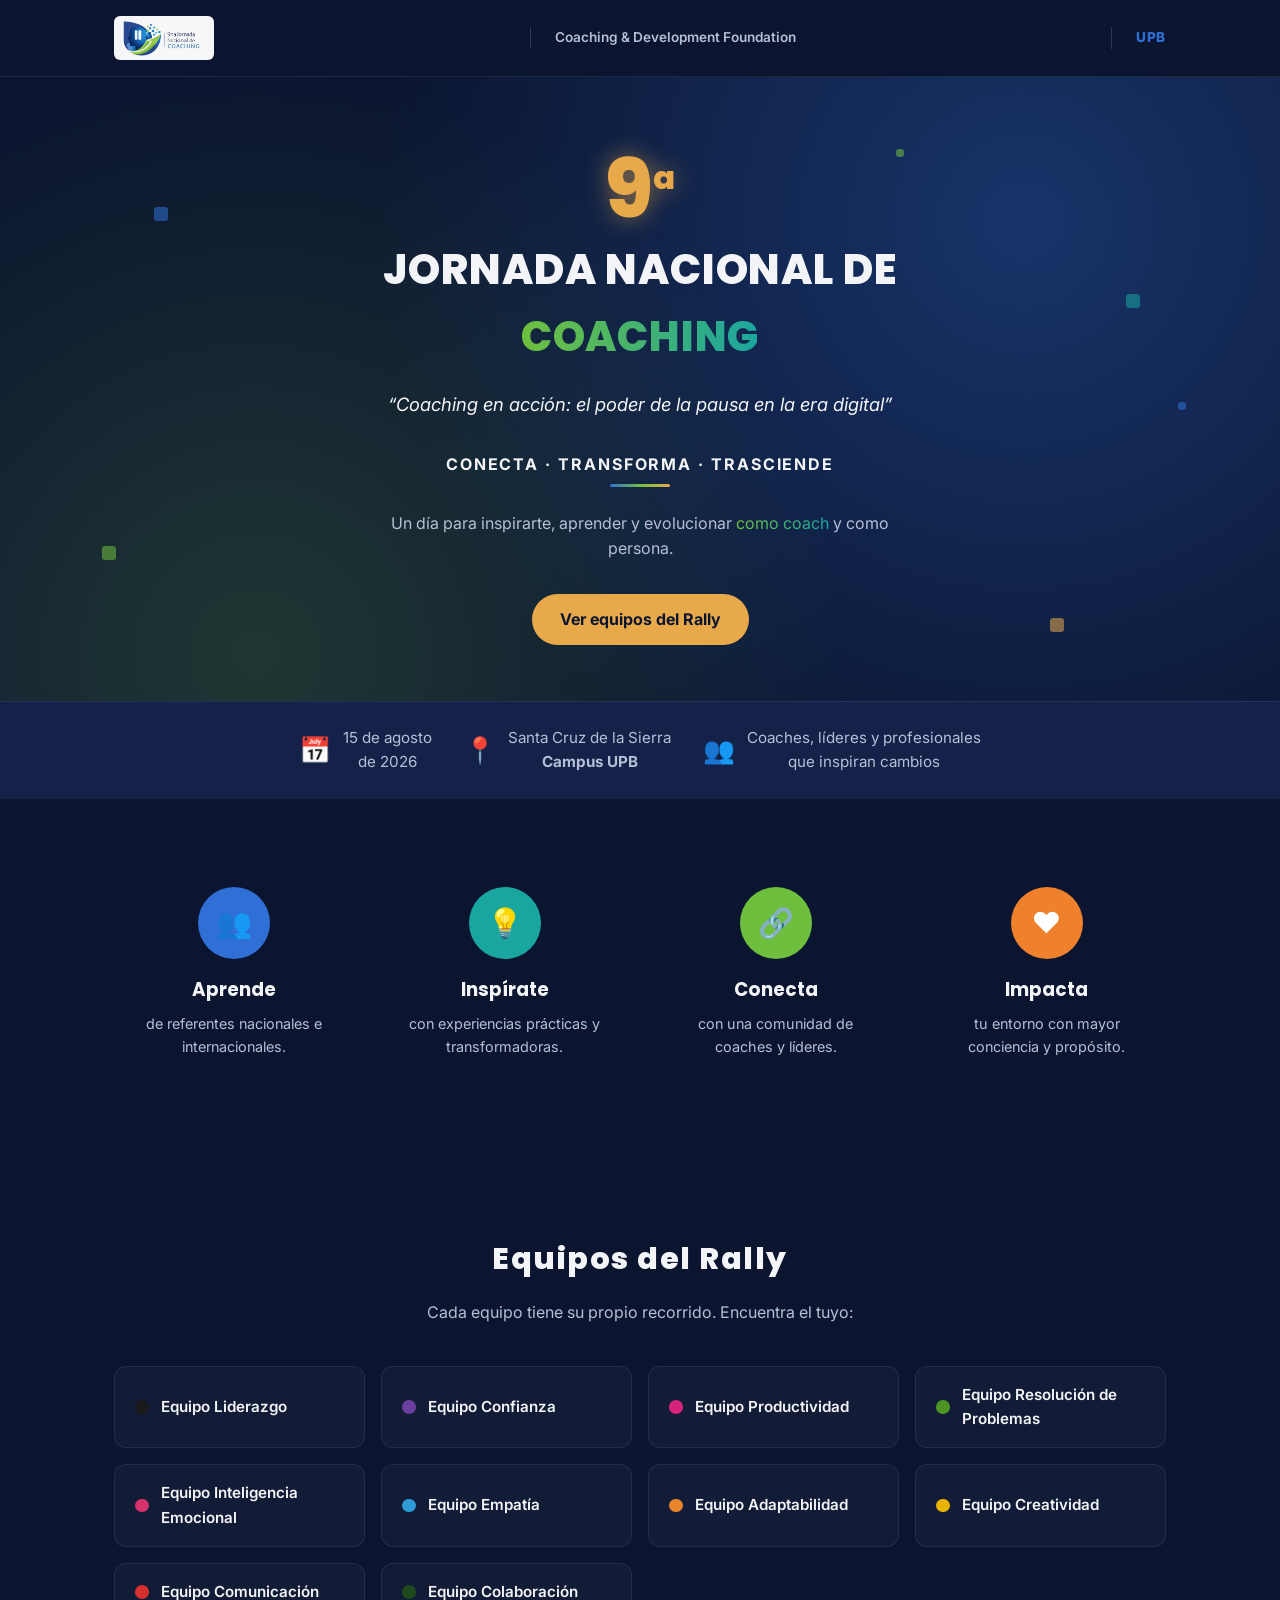
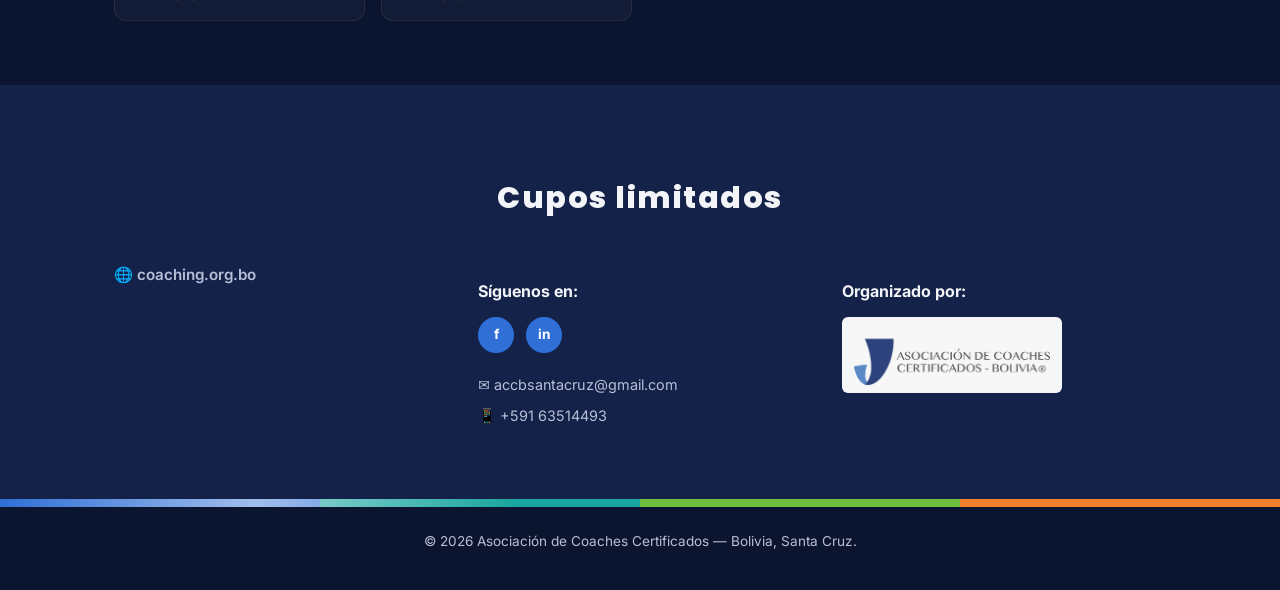
==== commit ba22bb97: "Ajuste" ====
--- a/index.html
+++ b/index.html
@@ -43,6 +43,7 @@
           Un día para inspirarte, aprender y evolucionar
           <span class="highlight">como coach</span> y como persona.
         </p>
+        <a href="#equipos" class="btn hero__reveal hero__reveal--4">Ver equipos del Rally</a>
       </div>
 
       <div class="infobar">
@@ -87,6 +88,59 @@
             <h3>Impacta</h3>
             <p>tu entorno con mayor conciencia y propósito.</p>
           </article>
+        </div>
+      </div>
+    </section>
+
+    <!-- Equipos del Rally -->
+    <section id="equipos" class="section equipos">
+      <div class="container">
+        <h2 class="equipos__title reveal">Equipos del Rally</h2>
+        <p class="equipos__desc reveal reveal--delay-1">
+          Cada equipo tiene su propio recorrido. Encuentra el tuyo:
+        </p>
+
+        <div class="equipos__grid">
+          <a href="equipo-liderazgo.html" class="equipo-card reveal">
+            <span class="equipo-card__dot" style="background-color: #1a1a1a"></span>
+            Equipo Liderazgo
+          </a>
+          <a href="equipo-confianza.html" class="equipo-card reveal reveal--delay-1">
+            <span class="equipo-card__dot" style="background-color: #6a3fa0"></span>
+            Equipo Confianza
+          </a>
+          <a href="equipo-productividad.html" class="equipo-card reveal reveal--delay-2">
+            <span class="equipo-card__dot" style="background-color: #d6247a"></span>
+            Equipo Productividad
+          </a>
+          <a href="equipo-resolucion-de-problemas.html" class="equipo-card reveal reveal--delay-3">
+            <span class="equipo-card__dot" style="background-color: #4c9424"></span>
+            Equipo Resolución de Problemas
+          </a>
+          <a href="equipo-inteligencia-emocional.html" class="equipo-card reveal">
+            <span class="equipo-card__dot" style="background-color: #d6336c"></span>
+            Equipo Inteligencia Emocional
+          </a>
+          <a href="equipo-empatia.html" class="equipo-card reveal reveal--delay-1">
+            <span class="equipo-card__dot" style="background-color: #2f9bd6"></span>
+            Equipo Empatía
+          </a>
+          <a href="equipo-adaptabilidad.html" class="equipo-card reveal reveal--delay-2">
+            <span class="equipo-card__dot" style="background-color: #e8842a"></span>
+            Equipo Adaptabilidad
+          </a>
+          <a href="equipo-creatividad.html" class="equipo-card reveal reveal--delay-3">
+            <span class="equipo-card__dot" style="background-color: #e8b400"></span>
+            Equipo Creatividad
+          </a>
+          <a href="equipo-comunicacion.html" class="equipo-card reveal">
+            <span class="equipo-card__dot" style="background-color: #d62f2f"></span>
+            Equipo Comunicación
+          </a>
+          <a href="equipo-colaboracion.html" class="equipo-card reveal reveal--delay-1">
+            <span class="equipo-card__dot" style="background-color: #1f4a1f"></span>
+            Equipo Colaboración
+          </a>
         </div>
       </div>
     </section>
--- a/css/styles.css
+++ b/css/styles.css
@@ -423,6 +423,55 @@
   color: var(--color-text-muted);
   font-size: 0.9rem;
   margin: 0;
+}
+
+/* Equipos del Rally */
+.equipos__title {
+  text-align: center;
+  font-family: var(--font-display);
+  font-size: 1.9rem;
+  font-weight: 800;
+  letter-spacing: 0.05em;
+  margin-bottom: 0.5rem;
+}
+
+.equipos__desc {
+  text-align: center;
+  color: var(--color-text-muted);
+  margin-bottom: 2.5rem;
+}
+
+.equipos__grid {
+  display: grid;
+  grid-template-columns: repeat(auto-fit, minmax(220px, 1fr));
+  gap: 1rem;
+}
+
+.equipo-card {
+  display: flex;
+  align-items: center;
+  gap: 0.75rem;
+  background-color: rgba(255, 255, 255, 0.03);
+  border: 1px solid rgba(255, 255, 255, 0.08);
+  border-radius: 12px;
+  padding: 1rem 1.25rem;
+  color: var(--color-text);
+  text-decoration: none;
+  font-weight: 600;
+  font-size: 0.95rem;
+  transition: transform 0.25s ease, border-color 0.25s ease;
+}
+
+.equipo-card:hover {
+  transform: translateY(-4px);
+  border-color: rgba(255, 255, 255, 0.25);
+}
+
+.equipo-card__dot {
+  width: 0.85rem;
+  height: 0.85rem;
+  border-radius: 50%;
+  flex-shrink: 0;
 }
 
 /* Inscripción */
@@ -665,6 +714,139 @@
   border-radius: 14px;
 }
 
+.etapa-map img.zoomable {
+  cursor: zoom-in;
+  transition: transform 0.2s ease;
+}
+
+.etapa-map img.zoomable:hover {
+  transform: scale(1.015);
+}
+
+.etapa-map__hint {
+  margin: 0.6rem 0 0;
+  text-align: center;
+  font-size: 0.8rem;
+  color: var(--color-text-muted);
+}
+
+/* Visor de imagen con zoom (lightbox) */
+.lightbox {
+  position: fixed;
+  inset: 0;
+  z-index: 100;
+  display: none;
+  align-items: center;
+  justify-content: center;
+  background-color: rgba(5, 8, 20, 0.92);
+  animation: fade-in 0.2s ease both;
+}
+
+.lightbox.is-open {
+  display: flex;
+}
+
+.lightbox__stage {
+  position: relative;
+  width: 100%;
+  height: 100%;
+  display: flex;
+  align-items: center;
+  justify-content: center;
+  overflow: hidden;
+  touch-action: none;
+}
+
+.lightbox__img {
+  max-width: 90vw;
+  max-height: 80vh;
+  will-change: transform;
+  user-select: none;
+  -webkit-user-drag: none;
+  border-radius: 8px;
+  box-shadow: 0 20px 50px rgba(0, 0, 0, 0.5);
+}
+
+.lightbox__img.is-panning {
+  cursor: grabbing;
+}
+
+.lightbox__close {
+  position: absolute;
+  top: 1rem;
+  right: 1rem;
+  width: 2.75rem;
+  height: 2.75rem;
+  border: none;
+  border-radius: 50%;
+  background-color: rgba(255, 255, 255, 0.1);
+  color: #fff;
+  font-size: 1.4rem;
+  line-height: 1;
+  cursor: pointer;
+  z-index: 2;
+  transition: background-color 0.2s ease;
+}
+
+.lightbox__close:hover {
+  background-color: rgba(255, 255, 255, 0.2);
+}
+
+.lightbox__toolbar {
+  position: absolute;
+  bottom: 1.25rem;
+  left: 50%;
+  transform: translateX(-50%);
+  display: flex;
+  gap: 0.6rem;
+  background-color: rgba(255, 255, 255, 0.08);
+  padding: 0.5rem;
+  border-radius: 999px;
+  z-index: 2;
+}
+
+.lightbox__btn {
+  width: 2.5rem;
+  height: 2.5rem;
+  border: none;
+  border-radius: 50%;
+  background-color: rgba(255, 255, 255, 0.1);
+  color: #fff;
+  font-size: 1.1rem;
+  font-weight: 700;
+  cursor: pointer;
+  transition: background-color 0.2s ease;
+}
+
+.lightbox__btn:hover {
+  background-color: var(--color-gold);
+  color: var(--color-navy);
+}
+
+.lightbox__btn--text {
+  width: auto;
+  padding: 0 1rem;
+  font-size: 0.85rem;
+  font-weight: 600;
+}
+
+.lightbox__hint {
+  position: absolute;
+  top: 1.25rem;
+  left: 50%;
+  transform: translateX(-50%);
+  color: var(--color-text-muted);
+  font-size: 0.8rem;
+  text-align: center;
+  z-index: 2;
+}
+
+@media (max-width: 600px) {
+  .lightbox__hint {
+    display: none;
+  }
+}
+
 .map-placeholder {
   border: 2px dashed rgba(255, 255, 255, 0.25);
   border-radius: 14px;
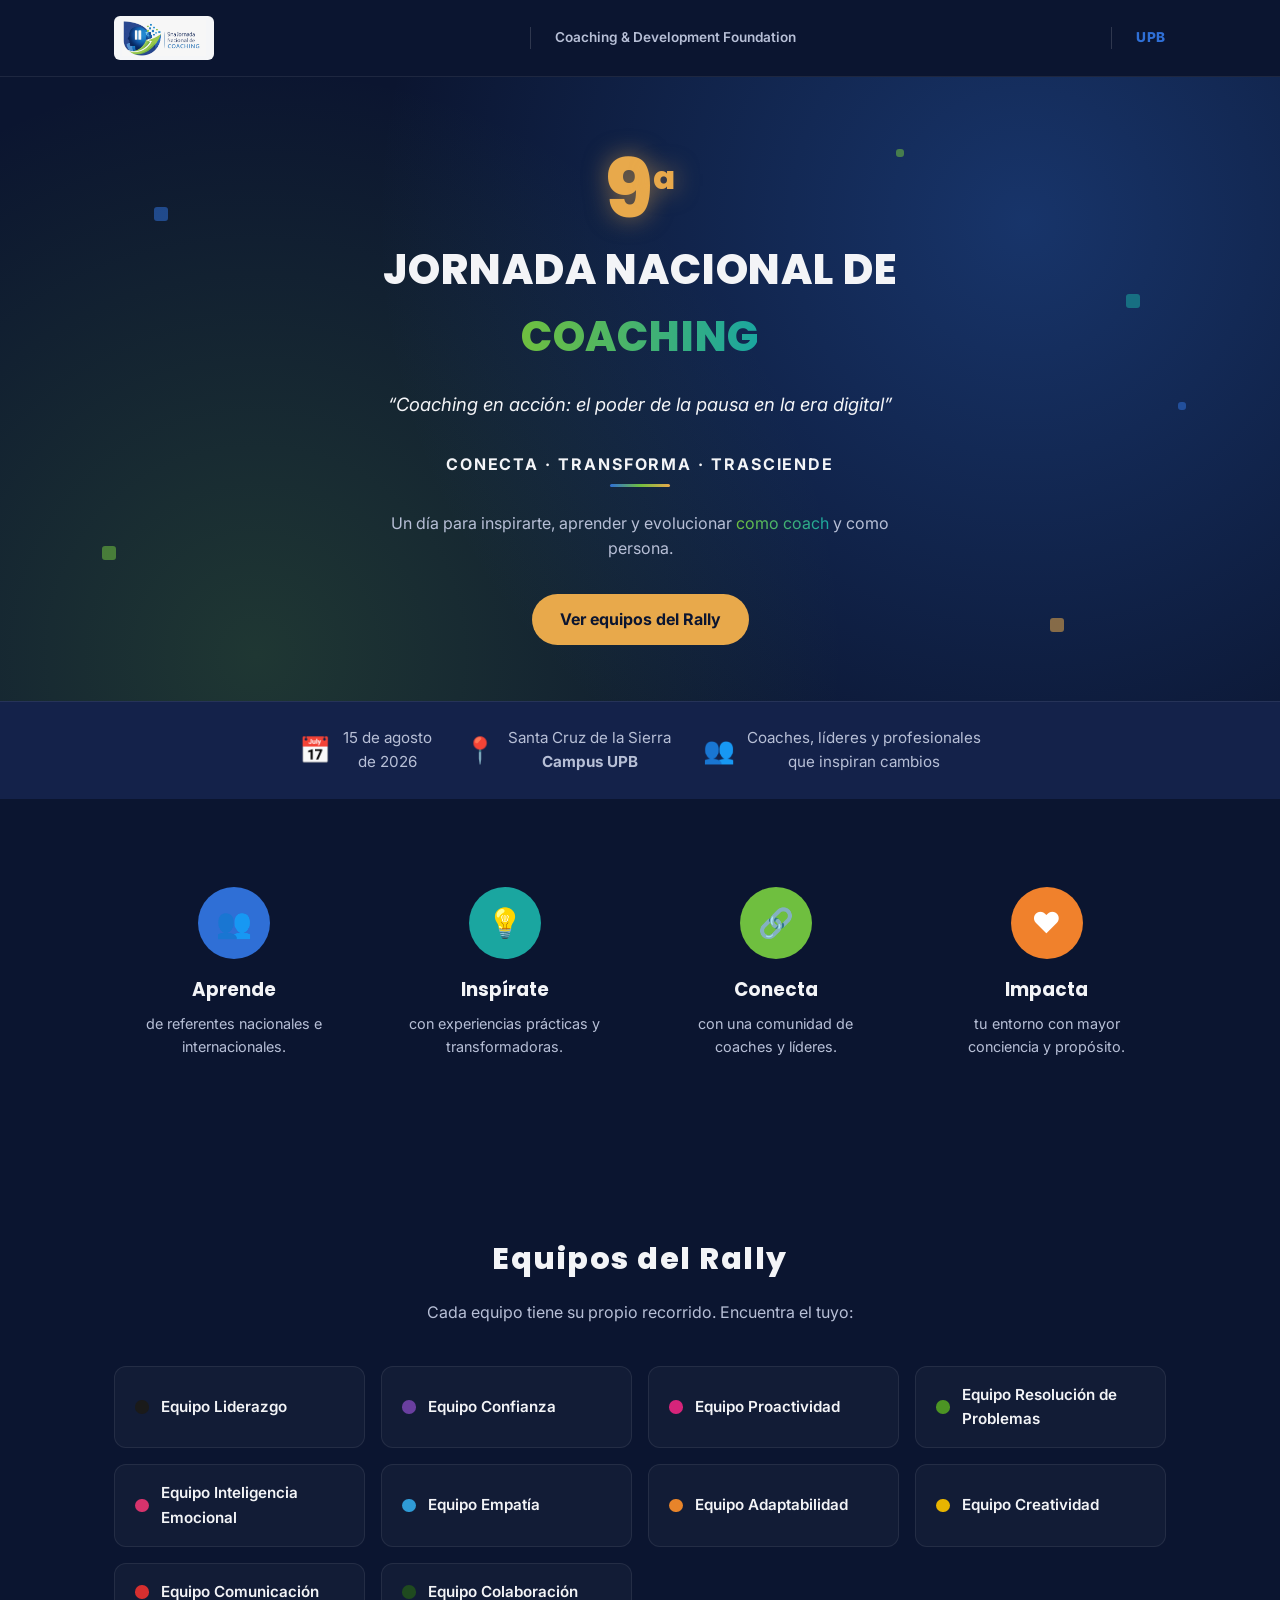
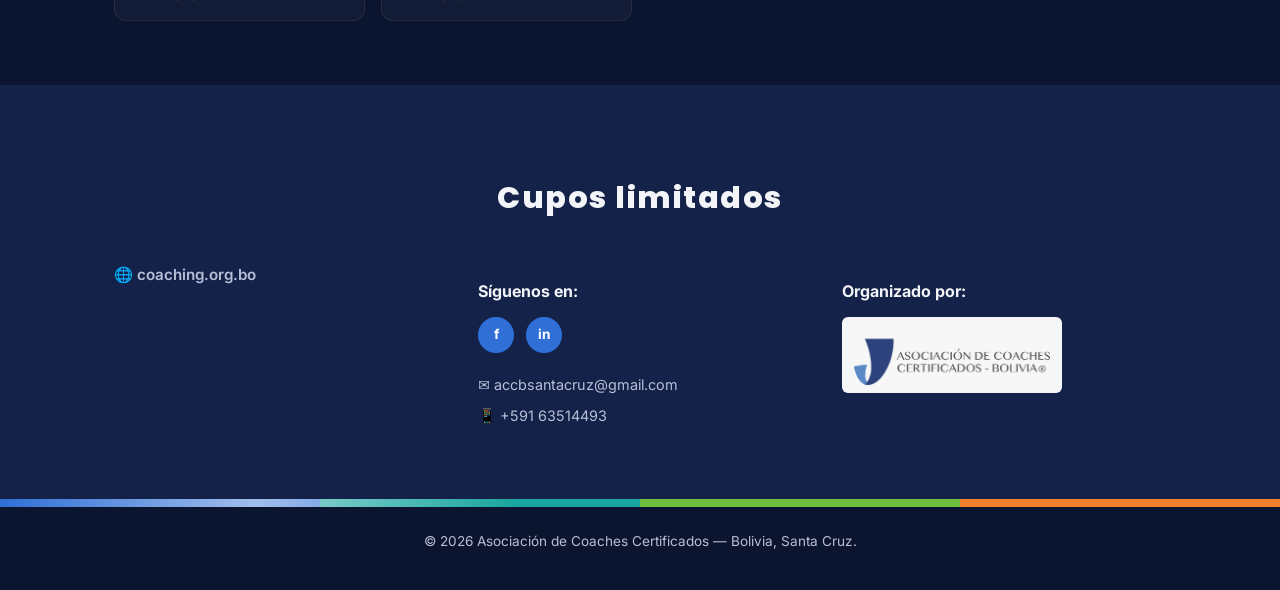
==== commit 8cb73b3d: "Ajuste" ====
--- a/index.html
+++ b/index.html
@@ -109,9 +109,9 @@
             <span class="equipo-card__dot" style="background-color: #6a3fa0"></span>
             Equipo Confianza
           </a>
-          <a href="equipo-productividad.html" class="equipo-card reveal reveal--delay-2">
+          <a href="equipo-proactividad.html" class="equipo-card reveal reveal--delay-2">
             <span class="equipo-card__dot" style="background-color: #d6247a"></span>
-            Equipo Productividad
+            Equipo Proactividad
           </a>
           <a href="equipo-resolucion-de-problemas.html" class="equipo-card reveal reveal--delay-3">
             <span class="equipo-card__dot" style="background-color: #4c9424"></span>
